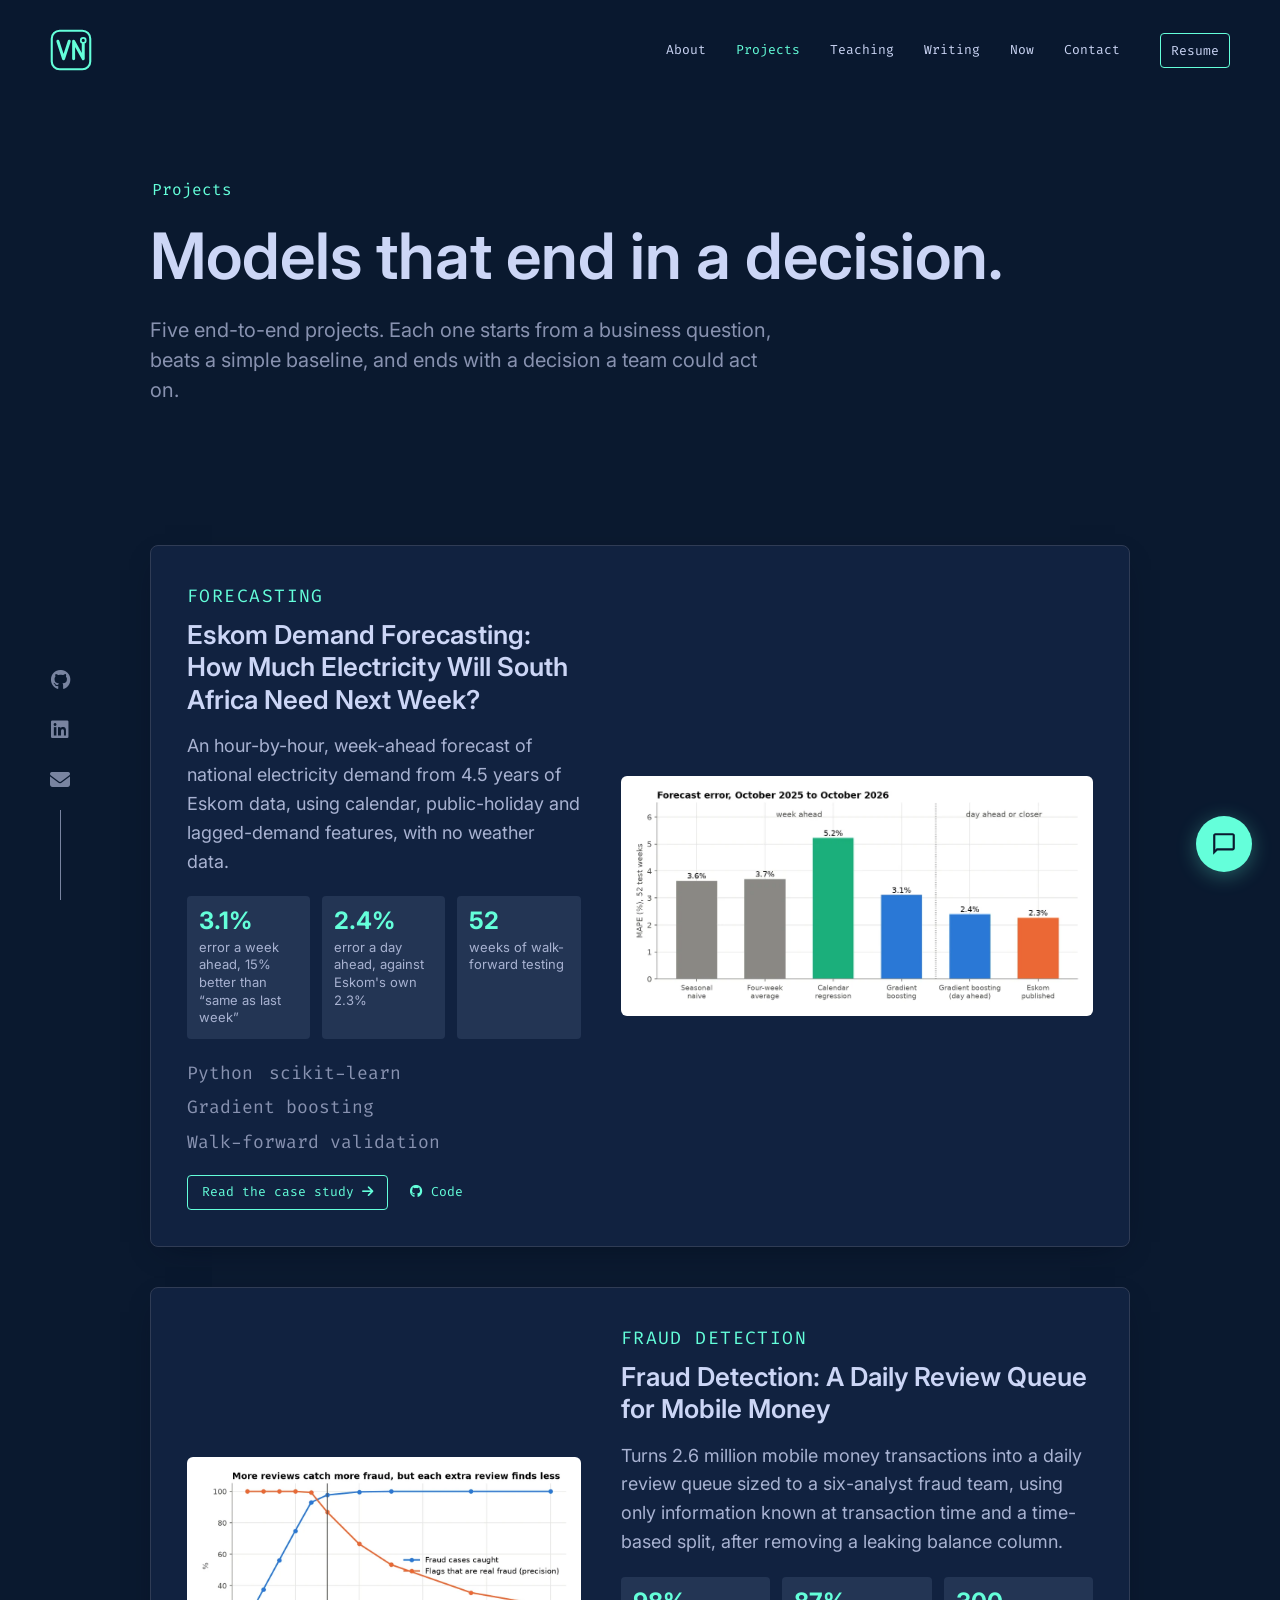
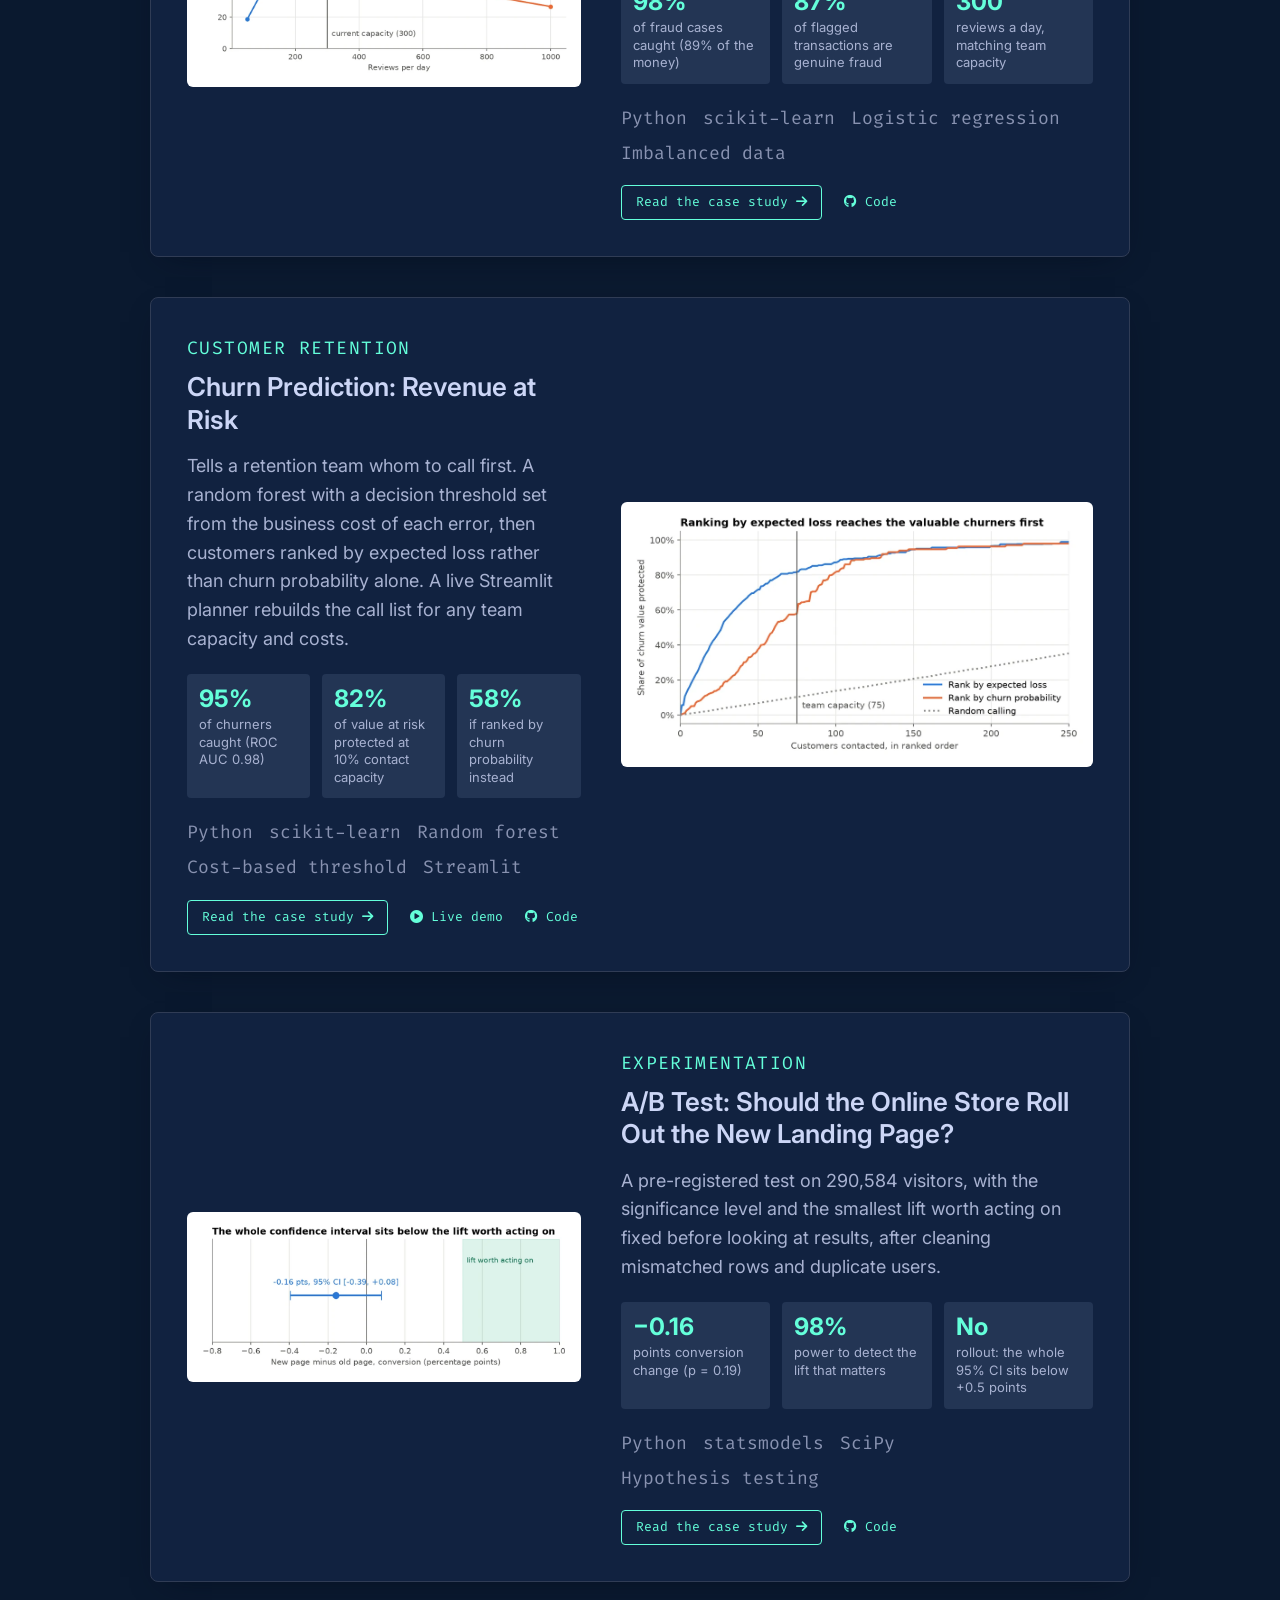
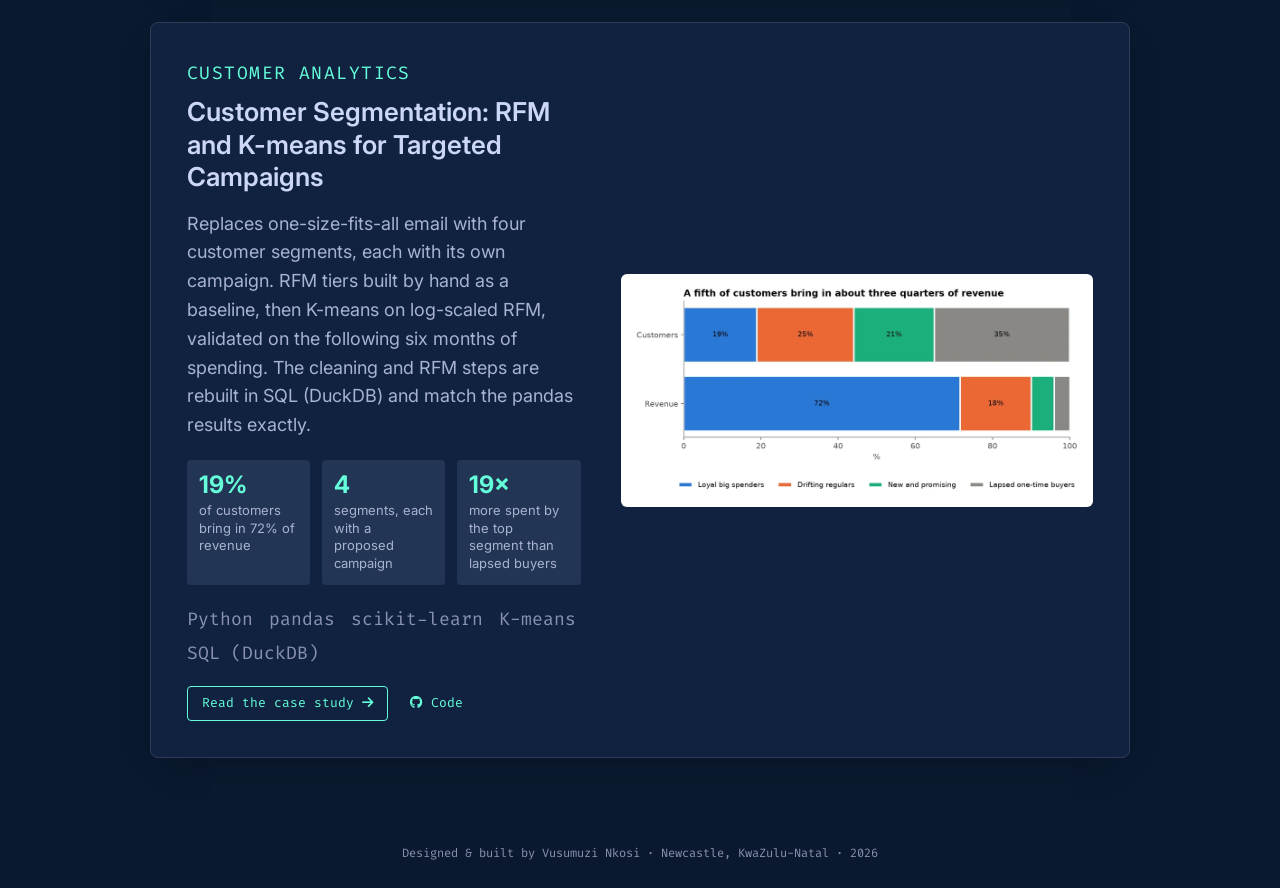
==== projects/index.html @ 7a26a48d "Use the college's correct name: Majuba TVET College Replace "Amajuba TVET College" and "Majuba Techn" ====
<!DOCTYPE html>
<html lang="en">
<head>
    <meta charset="UTF-8">
    <meta name="viewport" content="width=device-width, initial-scale=1.0">
    <title>Projects | Vusumuzi Nkosi</title>
    <meta name="description" content="Five end-to-end data science case studies: Eskom demand forecasting, mobile money fraud detection, churn prediction, an A/B test and customer segmentation.">
    <meta property="og:type" content="website">
    <meta property="og:title" content="Projects | Vusumuzi Nkosi">
    <meta property="og:description" content="Five end-to-end data science case studies: Eskom demand forecasting, mobile money fraud detection, churn prediction, an A/B test and customer segmentation.">
    <meta property="og:url" content="https://vusumuzinkosi.github.io/projects/">
    <meta property="og:image" content="https://vusumuzinkosi.github.io/assets/images/social-preview.jpg">
    <meta property="og:image:width" content="1200">
    <meta property="og:image:height" content="630">
    <meta property="og:site_name" content="Vusumuzi Nkosi">
    <meta name="twitter:card" content="summary_large_image">
    <meta name="twitter:image" content="https://vusumuzinkosi.github.io/assets/images/social-preview.jpg">
    <link rel="canonical" href="https://vusumuzinkosi.github.io/projects/">
    <meta name="theme-color" content="#0a192f">
    <link rel="icon" type="image/svg+xml" href="../favicon.svg">
    <link rel="icon" type="image/png" sizes="32x32" href="../favicon-32x32.png">
    <link rel="apple-touch-icon" sizes="180x180" href="../apple-touch-icon.png">
    <link rel="preconnect" href="https://fonts.googleapis.com">
    <link rel="preconnect" href="https://fonts.gstatic.com" crossorigin>
    <link href="https://fonts.googleapis.com/css2?family=Fira+Code:wght@300;400;500;600&family=Inter:wght@300;400;500;600;700&display=swap" rel="stylesheet">
    <link rel="stylesheet" href="https://cdnjs.cloudflare.com/ajax/libs/font-awesome/6.4.2/css/all.min.css">
    <link rel="stylesheet" href="../assets/css/style.css?v=20261024f">
    <link rel="stylesheet" href="../assets/css/site.css?v=20261024h">
    <link rel="stylesheet" href="../chatbot/chatbot.css?v=20261024f">
</head>
<body>
    <a class="skip-link" href="#main">Skip to content</a>

    <div class="social-links-fixed">
        <ul>
            <li><a href="https://github.com/vusumuzinkosi" target="_blank" rel="noopener" aria-label="GitHub"><i class="fab fa-github"></i></a></li>
            <li><a href="https://www.linkedin.com/in/vusumuzinkosi/" target="_blank" rel="noopener" aria-label="LinkedIn"><i class="fab fa-linkedin"></i></a></li>
            <li><a href="mailto:vusizwe@rocketmail.com" aria-label="Email"><i class="fas fa-envelope"></i></a></li>
        </ul>
    </div>

    <header class="header">
        <nav class="nav" aria-label="Main">
            <div class="nav-logo">
                <a href="../" aria-label="Vusumuzi Nkosi, home"><svg class="logo-mark" viewBox="0 0 48 48" width="42" height="42" aria-hidden="true" focusable="false"><rect x="2" y="2" width="44" height="44" rx="9" fill="none" stroke="#64ffda" stroke-width="2.4"/><polyline points="9,14 15.5,34 22,14" fill="none" stroke="#64ffda" stroke-width="3.4" stroke-linecap="round" stroke-linejoin="round"/><polyline points="27,34 27,14 38,34 38,17" fill="none" stroke="#64ffda" stroke-width="3.4" stroke-linecap="round" stroke-linejoin="round"/><circle cx="38" cy="13" r="2.8" fill="#0a192f" stroke="#64ffda" stroke-width="2"/></svg></a>
            </div>
            <button class="nav-toggle" type="button" aria-controls="nav-menu" aria-expanded="false" aria-label="Open menu"><span></span></button>
            <div class="nav-menu" id="nav-menu">
                <ol>
                    <li><a href="../about.html">About</a></li>
                    <li><a href="../projects/" aria-current="page">Projects</a></li>
                    <li><a href="../teaching.html">Teaching</a></li>
                    <li><a href="../writing/">Writing</a></li>
                    <li><a href="../now.html">Now</a></li>
                    <li><a href="../contact.html">Contact</a></li>
                </ol>
                <a href="../assets/Vusumuzi_Nkosi_Resume.pdf?v=20261024h" target="_blank" rel="noopener" class="nav-cv-button">Resume</a>
            </div>
        </nav>
    </header>
    <div class="nav-scrim"></div>

    <main id="main">
        <section class="page-hero">
            <p class="overline">Projects</p>
            <h1>Models that end in a decision.</h1>
            <p class="lede">Five end-to-end projects. Each one starts from a business question, beats a simple baseline, and ends with a decision a team could act on.</p>
        </section>

        <section class="page-section work">
            <article class="featured-project">
                    <div class="featured-project-text">
                        <p class="featured-project-overline">Forecasting</p>
                        <h3 class="featured-project-title"><a href="eskom-demand-forecasting.html">Eskom Demand Forecasting: How Much Electricity Will South Africa Need Next Week?</a></h3>
                        <p class="featured-project-description">An hour-by-hour, week-ahead forecast of national electricity demand from 4.5 years of Eskom data, using calendar, public-holiday and lagged-demand features, with no weather data.</p>
                        <ul class="featured-project-metrics">
                            <li><strong>3.1%</strong><span>error a week ahead, 15% better than &ldquo;same as last week&rdquo;</span></li>
                            <li><strong>2.4%</strong><span>error a day ahead, against Eskom's own 2.3%</span></li>
                            <li><strong>52</strong><span>weeks of walk-forward testing</span></li>
                        </ul>
                        <ul class="featured-project-tech">
                            <li>Python</li>
                            <li>scikit-learn</li>
                            <li>Gradient boosting</li>
                            <li>Walk-forward validation</li>
                        </ul>
                        <div class="featured-project-links">
                            <a class="featured-project-link featured-project-link-primary" href="eskom-demand-forecasting.html">Read the case study <i class="fas fa-arrow-right" aria-hidden="true"></i></a>
                            <a class="featured-project-link" href="https://github.com/vusumuzinkosi/eskom-demand-forecasting" target="_blank" rel="noopener"><i class="fab fa-github" aria-hidden="true"></i> Code</a>
                        </div>
                    </div>
                    <a class="featured-project-chart" href="eskom-demand-forecasting.html" aria-label="Read the case study">
                        <img src="../assets/images/projects/eskom-model-comparison.webp" alt="Bar chart of forecast error: seasonal naive 3.6%, four-week average 3.7%, calendar regression 5.2%, gradient boosting 3.1% week ahead; gradient boosting 2.4% and Eskom published 2.3% day ahead" loading="lazy" width="1000" height="485">
                    </a>
                </article>
                <article class="featured-project">
                    <div class="featured-project-text">
                        <p class="featured-project-overline">Fraud detection</p>
                        <h3 class="featured-project-title"><a href="fraud-detection-mobile-money.html">Fraud Detection: A Daily Review Queue for Mobile Money</a></h3>
                        <p class="featured-project-description">Turns 2.6 million mobile money transactions into a daily review queue sized to a six-analyst fraud team, using only information known at transaction time and a time-based split, after removing a leaking balance column.</p>
                        <ul class="featured-project-metrics">
                            <li><strong>98%</strong><span>of fraud cases caught (89% of the money)</span></li>
                            <li><strong>87%</strong><span>of flagged transactions are genuine fraud</span></li>
                            <li><strong>300</strong><span>reviews a day, matching team capacity</span></li>
                        </ul>
                        <ul class="featured-project-tech">
                            <li>Python</li>
                            <li>scikit-learn</li>
                            <li>Logistic regression</li>
                            <li>Imbalanced data</li>
                        </ul>
                        <div class="featured-project-links">
                            <a class="featured-project-link featured-project-link-primary" href="fraud-detection-mobile-money.html">Read the case study <i class="fas fa-arrow-right" aria-hidden="true"></i></a>
                            <a class="featured-project-link" href="https://github.com/vusumuzinkosi/fraud-detection-mobile-money" target="_blank" rel="noopener"><i class="fab fa-github" aria-hidden="true"></i> Code</a>
                        </div>
                    </div>
                    <a class="featured-project-chart" href="fraud-detection-mobile-money.html" aria-label="Read the case study">
                        <img src="../assets/images/projects/fraud-capacity-tradeoff.webp" alt="Line chart of fraud cases caught and precision against reviews per day; at the current capacity of 300 reviews, about 98% of fraud is caught with 87% precision" loading="lazy" width="1000" height="564">
                    </a>
                </article>
                <article class="featured-project">
                    <div class="featured-project-text">
                        <p class="featured-project-overline">Customer retention</p>
                        <h3 class="featured-project-title"><a href="churn-prediction-revenue-at-risk.html">Churn Prediction: Revenue at Risk</a></h3>
                        <p class="featured-project-description">Tells a retention team whom to call first. A random forest with a decision threshold set from the business cost of each error, then customers ranked by expected loss rather than churn probability alone. A live Streamlit planner rebuilds the call list for any team capacity and costs.</p>
                        <ul class="featured-project-metrics">
                            <li><strong>95%</strong><span>of churners caught (ROC AUC 0.98)</span></li>
                            <li><strong>82%</strong><span>of value at risk protected at 10% contact capacity</span></li>
                            <li><strong>58%</strong><span>if ranked by churn probability instead</span></li>
                        </ul>
                        <ul class="featured-project-tech">
                            <li>Python</li>
                            <li>scikit-learn</li>
                            <li>Random forest</li>
                            <li>Cost-based threshold</li>
                            <li>Streamlit</li>
                        </ul>
                        <div class="featured-project-links">
                            <a class="featured-project-link featured-project-link-primary" href="churn-prediction-revenue-at-risk.html">Read the case study <i class="fas fa-arrow-right" aria-hidden="true"></i></a>
                            <a class="featured-project-link" href="https://vusumuzinkosi-churn-planner.streamlit.app/" target="_blank" rel="noopener"><i class="fas fa-play-circle" aria-hidden="true"></i> Live demo</a>
                            <a class="featured-project-link" href="https://github.com/vusumuzinkosi/churn-prediction-revenue-at-risk" target="_blank" rel="noopener"><i class="fab fa-github" aria-hidden="true"></i> Code</a>
                        </div>
                    </div>
                    <a class="featured-project-chart" href="churn-prediction-revenue-at-risk.html" aria-label="Read the case study">
                        <img src="../assets/images/projects/churn-value-captured.webp" alt="Line chart of churn value protected against customers contacted; ranking by expected loss reaches about 82% at the team capacity of 75, against about 58% for churn probability and 10% for random calling" loading="lazy" width="1000" height="543">
                    </a>
                </article>

                <article class="featured-project">
                    <div class="featured-project-text">
                        <p class="featured-project-overline">Experimentation</p>
                        <h3 class="featured-project-title"><a href="ab-test-landing-page.html">A/B Test: Should the Online Store Roll Out the New Landing Page?</a></h3>
                        <p class="featured-project-description">A pre-registered test on 290,584 visitors, with the significance level and the smallest lift worth acting on fixed before looking at results, after cleaning mismatched rows and duplicate users.</p>
                        <ul class="featured-project-metrics">
                            <li><strong>&minus;0.16</strong><span>points conversion change (p = 0.19)</span></li>
                            <li><strong>98%</strong><span>power to detect the lift that matters</span></li>
                            <li><strong>No</strong><span>rollout: the whole 95% CI sits below +0.5 points</span></li>
                        </ul>
                        <ul class="featured-project-tech">
                            <li>Python</li>
                            <li>statsmodels</li>
                            <li>SciPy</li>
                            <li>Hypothesis testing</li>
                        </ul>
                        <div class="featured-project-links">
                            <a class="featured-project-link featured-project-link-primary" href="ab-test-landing-page.html">Read the case study <i class="fas fa-arrow-right" aria-hidden="true"></i></a>
                            <a class="featured-project-link" href="https://github.com/vusumuzinkosi/ab-test-landing-page" target="_blank" rel="noopener"><i class="fab fa-github" aria-hidden="true"></i> Code</a>
                        </div>
                    </div>
                    <a class="featured-project-chart" href="ab-test-landing-page.html" aria-label="Read the case study">
                        <img src="../assets/images/projects/ab-decision-interval.webp" alt="Confidence interval chart: the new page changed conversion by -0.16 points, 95% CI -0.39 to +0.08, entirely below the +0.5-point lift worth acting on" loading="lazy" width="1000" height="402">
                    </a>
                </article>
                <article class="featured-project">
                    <div class="featured-project-text">
                        <p class="featured-project-overline">Customer analytics</p>
                        <h3 class="featured-project-title"><a href="customer-segmentation-rfm.html">Customer Segmentation: RFM and K-means for Targeted Campaigns</a></h3>
                        <p class="featured-project-description">Replaces one-size-fits-all email with four customer segments, each with its own campaign. RFM tiers built by hand as a baseline, then K-means on log-scaled RFM, validated on the following six months of spending. The cleaning and RFM steps are rebuilt in SQL (DuckDB) and match the pandas results exactly.</p>
                        <ul class="featured-project-metrics">
                            <li><strong>19%</strong><span>of customers bring in 72% of revenue</span></li>
                            <li><strong>4</strong><span>segments, each with a proposed campaign</span></li>
                            <li><strong>19&times;</strong><span>more spent by the top segment than lapsed buyers</span></li>
                        </ul>
                        <ul class="featured-project-tech">
                            <li>Python</li>
                            <li>pandas</li>
                            <li>scikit-learn</li>
                            <li>K-means</li>
                            <li>SQL (DuckDB)</li>
                        </ul>
                        <div class="featured-project-links">
                            <a class="featured-project-link featured-project-link-primary" href="customer-segmentation-rfm.html">Read the case study <i class="fas fa-arrow-right" aria-hidden="true"></i></a>
                            <a class="featured-project-link" href="https://github.com/vusumuzinkosi/customer-segmentation-rfm" target="_blank" rel="noopener"><i class="fab fa-github" aria-hidden="true"></i> Code</a>
                        </div>
                    </div>
                    <a class="featured-project-chart" href="customer-segmentation-rfm.html" aria-label="Read the case study">
                        <img src="../assets/images/projects/segmentation-segment-share.webp" alt="Stacked bar chart: loyal big spenders are 19% of customers and 72% of revenue; drifting regulars 25% and 18%; new and promising 21%; lapsed one-time buyers 35%" loading="lazy" width="1000" height="471">
                    </a>
                </article>

        </section>
    </main>

    <footer class="footer">
        <div class="footer-social">
            <ul>
                <li><a href="https://github.com/vusumuzinkosi" target="_blank" rel="noopener" aria-label="GitHub"><i class="fab fa-github"></i></a></li>
                <li><a href="https://www.linkedin.com/in/vusumuzinkosi/" target="_blank" rel="noopener" aria-label="LinkedIn"><i class="fab fa-linkedin"></i></a></li>
                <li><a href="mailto:vusizwe@rocketmail.com" aria-label="Email"><i class="fas fa-envelope"></i></a></li>
            </ul>
        </div>
        <div class="footer-content">
            <p>Designed &amp; built by <a href="https://github.com/vusumuzinkosi" target="_blank" rel="noopener">Vusumuzi Nkosi</a> &middot; Newcastle, KwaZulu-Natal &middot; <span data-year>2026</span></p>
        </div>
    </footer>

    <script src="../assets/js/main.js?v=20261024f"></script>
    <script src="../assets/js/site.js?v=20261024f"></script>
    <script src="../chatbot/chatbot.js?v=20261024f" defer></script>
    <!-- Visitor statistics: GoatCounter (no cookies) -->
    <script data-goatcounter="https://vusumuzinkosi.goatcounter.com/count" async src="https://gc.zgo.at/count.js"></script>
</body>
</html>
---- assets/css/style.css ----
/* Brittany Chiang-inspired Portfolio CSS */

/* CSS Variables */
:root {
  --dark-navy: #0a192f;
  --navy: #112240;
  --light-navy: #233554;
  --lightest-navy: #303c55;
  --navy-shadow: rgba(2, 12, 27, 0.7);
  --dark-slate: #495670;
  --slate: #8892b0;
  --light-slate: #a8b2d1;  
  --lightest-slate: #ccd6f6;
  --white: #e6f1ff;
  --green: #64ffda;
  --green-tint: rgba(100, 255, 218, 0.1);
  --pink: #f57dff;
  --blue: #57cbff;

  --font-sans: "Inter", "SF Pro Text", -apple-system, system-ui, sans-serif;
  --font-mono: "Fira Code", "SF Mono", "Fira Mono", "Roboto Mono", monospace;

  --fz-xxs: 12px;
  --fz-xs: 13px;
  --fz-sm: 14px;
  --fz-md: 16px;
  --fz-lg: 18px;
  --fz-xl: 20px;
  --fz-xxl: 22px;
  --fz-heading: 32px;

  --border-radius: 4px;
  --nav-height: 100px;
  --nav-scroll-height: 70px;

  --tab-height: 42px;
  --tab-width: 120px;

  --easing: cubic-bezier(0.645, 0.045, 0.355, 1);
  --transition: all 0.25s cubic-bezier(0.645, 0.045, 0.355, 1);

  --hamburger-width: 30px;

  --ham-before: top 0.1s ease-in 0.25s, opacity 0.1s ease-in;
  --ham-before-active: top 0.1s ease-out, opacity 0.1s ease-out 0.12s;
  --ham-after: bottom 0.1s ease-in 0.25s, transform 0.22s cubic-bezier(0.55, 0.055, 0.675, 0.19);
  --ham-after-active: bottom 0.1s ease-out, transform 0.22s cubic-bezier(0.215, 0.61, 0.355, 1) 0.12s;
}

/* Global styles */
html {
  box-sizing: border-box;
  width: 100%;
  scroll-behavior: smooth;
}

*,
*:before,
*:after {
  box-sizing: inherit;
}

::selection {
  background-color: var(--lightest-navy);
  color: var(--lightest-slate);
}

:focus {
  outline: 2px dashed var(--green);
  outline-offset: 3px;
}

:focus:not(:focus-visible) {
  outline: none;
  outline-offset: 0px;
}

:focus-visible {
  outline: 2px dashed var(--green);
  outline-offset: 3px;
}

html {
  scrollbar-width: thin;
  scrollbar-color: var(--dark-slate) var(--navy);
}

::-webkit-scrollbar {
  width: 12px;
}

::-webkit-scrollbar-track {
  background: var(--navy);
}

::-webkit-scrollbar-thumb {
  background-color: var(--dark-slate);
  border: 3px solid var(--navy);
  border-radius: 10px;
}

body {
  margin: 0;
  width: 100%;
  min-height: 100%;
  overflow-x: hidden;
  -moz-osx-font-smoothing: grayscale;
  -webkit-font-smoothing: antialiased;
  background-color: var(--dark-navy);
  color: var(--slate);
  font-family: var(--font-sans);
  font-size: var(--fz-xl);
  line-height: 1.3;
}

@media (max-width: 480px) {
  body {
    font-size: var(--fz-lg);
  }
}

body.loading * {
  cursor: wait !important;
}

#root {
  min-height: 100vh;
  padding-left: 200px;
}

@media (max-width: 1080px) {
  #root {
    padding-left: 0;
  }
}

main {
  margin: 0 auto;
  width: 100%;
  max-width: 1600px;
  min-height: 100vh;
  padding: 0 150px;
}

@media (max-width: 1080px) {
  main {
    padding: 0 100px;
  }
}
@media (max-width: 768px) {
  main {
    padding: 0 50px;
  }
}
@media (max-width: 480px) {
  main {
    padding: 0 25px;
  }
}

main.fillHeight {
  padding: 0 150px;
}

@media (max-width: 1080px) {
  main.fillHeight {
    padding: 0 100px;
  }
}
@media (max-width: 768px) {
  main.fillHeight {
    padding: 0 50px;
  }
}
@media (max-width: 480px) {
  main.fillHeight {
    padding: 0 25px;
  }
}

section {
  margin: 0 auto;
  padding: 100px 0;
  max-width: 1000px;
}

@media (max-width: 768px) {
  section {
    padding: 80px 0;
  }
}

@media (max-width: 480px) {
  section {
    padding: 60px 0;
  }
}

h1,
h2,
h3,
h4,
h5,
h6 {
  margin: 0 0 10px 0;
  font-weight: 600;
  color: var(--lightest-slate);
  line-height: 1.1;
}

.container {
  width: 100%;
  max-width: 1000px;
}

/* Navigation Header */
.nav-header {
  display: flex;
  justify-content: space-between;
  align-items: center;
  position: fixed;
  top: 0;
  z-index: 11;
  padding: 0px 50px;
  width: 100%;
  height: var(--nav-height);
  background-color: rgba(10, 25, 47, 0.85);
  backdrop-filter: blur(10px);
  transition: var(--transition);
  filter: none !important;
  pointer-events: auto !important;
  user-select: auto !important;
}

@media (max-width: 1080px) {
  .nav-header {
    padding: 0 40px;
  }
}

@media (max-width: 768px) {
  .nav-header {
    padding: 0 25px;
  }
}

.nav-container {
  display: flex;
  justify-content: space-between;
  align-items: center;
  width: 100%;
  color: var(--lightest-slate);
  font-family: var(--font-mono);
  counter-reset: item 0;
  z-index: 12;
}

.nav-logo {
  display: flex;
  justify-content: center;
  align-items: center;
}

.nav-logo a {
  color: var(--green);
  text-decoration: none;
  display: block;
  width: 42px;
  height: 42px;
  line-height: 42px;
  text-align: center;
  border: 2px solid var(--green);
  border-radius: 4px;
  font-size: 18px;
  font-weight: 600;
  transition: var(--transition);
}

.nav-logo a:hover,
.nav-logo a:focus {
  background-color: var(--green-tint);
  transform: translate(-4px, -4px);
  box-shadow: 4px 4px 0 0 var(--green);
}

.nav-menu {
  display: flex;
  align-items: center;
}

.nav-menu ol {
  display: flex;
  justify-content: space-between;
  align-items: center;
  padding: 0;
  margin: 0;
  list-style: none;
}

.nav-menu li {
  margin: 0 5px;
  position: relative;
  counter-increment: item 1;
  font-size: var(--fz-xs);
}

.nav-menu a {
  padding: 10px;
  text-decoration: none;
  color: inherit;
  transition: var(--transition);
}

.nav-menu a:before {
  content: "0" counter(item) ".";
  margin-right: 5px;
  color: var(--green);
  font-size: var(--fz-xxs);
  text-align: right;
}

.nav-menu a:hover,
.nav-menu a:focus {
  color: var(--green);
}

.nav-resume .cta-button {
  margin-top: 0;
  margin-left: 15px;
  font-size: var(--fz-xs);
}

@media (max-width: 768px) {
  .nav-header {
    height: var(--nav-scroll-height);
  }
  
  .nav-menu {
    display: none;
  }
  
  .nav-resume {
    display: none;
  }
}

/* Side Elements */
.fixed-social {
  width: 40px;
  position: fixed;
  bottom: 0;
  left: 40px;
  right: auto;
  z-index: 10;
  color: var(--light-slate);
}

@media (max-width: 1080px) {
  .fixed-social {
    left: 20px;
    right: auto;
  }
}

@media (max-width: 768px) {
  .fixed-social {
    display: none;
  }
}

.fixed-social:after {
  content: '';
  display: block;
  width: 1px;
  height: 90px;
  margin: 0 auto;
  background-color: var(--light-slate);
}

.fixed-social ul {
  display: flex;
  flex-direction: column;
  align-items: center;
  margin: 0;
  padding: 0;
  list-style: none;
}

.fixed-social ul:after {
  content: '';
  display: block;
  width: 1px;
  height: 90px;
  background-color: var(--light-slate);
}

.fixed-social li {
  position: relative;
}

.fixed-social a {
  padding: 10px;
  text-decoration: none;
  color: inherit;
  transition: var(--transition);
  writing-mode: vertical-rl;
  font-family: var(--font-mono);
  font-size: var(--fz-xxs);
  line-height: var(--fz-lg);
  letter-spacing: 0.1em;
}

.fixed-social a:hover,
.fixed-social a:focus {
  transform: translateY(-3px);
  color: var(--green);
}

.fixed-social svg {
  width: 20px;
  height: 20px;
  transform: translateY(-4px);
}

/* Main Content */
main {
  margin: 0 auto;
  width: 100%;
  max-width: 1600px;
  min-height: 100vh;
  padding: 0 150px;
}

@media (max-width: 1080px) {
  main {
    padding: 0 100px;
  }
}

@media (max-width: 768px) {
  main {
    padding: 0 50px;
  }
}

@media (max-width: 480px) {
  main {
    padding: 0 25px;
  }
}

/* Mixed Mixins */
.button {
  color: var(--green);
  background-color: transparent;
  border: 1px solid var(--green);
  border-radius: var(--border-radius);
  padding: 1.25rem 1.75rem;
  font-size: var(--fz-xs);
  font-family: var(--font-mono);
  line-height: 1;
  text-decoration: none;
  cursor: pointer;
  transition: var(--transition);
  user-select: none;
}

.button:hover,
.button:focus {
  background-color: var(--green-tint);
  outline: none;
}
.button:after {
  display: none !important;
}

/* Email link (fixed position) */
.email-link {
  position: fixed;
  bottom: 0;
  right: 40px;
  z-index: 10;
  writing-mode: vertical-rl;
  text-orientation: upright;
  opacity: 0.7;
  transition: var(--transition), opacity 0.3s ease;
}

.email-link.scrolled {
  opacity: 1;
  transform: translateX(-5px);
}

@media (max-width: 1080px) {
  .email-link {
    display: none;
  }
}

.email-link a {
  margin: 20px auto;
  padding: 10px;
  font-family: var(--font-mono);
  font-size: var(--fz-xxs);
  line-height: var(--fz-lg);
  letter-spacing: 0.1em;
  color: var(--light-slate);
  text-decoration: none;
  transition: var(--transition);
  display: flex;
  flex-direction: column;
  align-items: center;
}

.email-link a::after {
  content: '';
  display: block;
  width: 1px;
  height: 90px;
  margin: 0 auto;
  background-color: var(--light-slate);
}

.email-link a:hover,
.email-link a:focus {
  transform: translateY(-3px);
  color: var(--green);
}

/* Social links (fixed position) */
.social-links-fixed {
  position: fixed;
  bottom: 0;
  left: 40px;
  z-index: 10;
  width: auto;
  opacity: 0.7;
  transition: var(--transition), opacity 0.3s ease, transform 0.3s ease;
}

.social-links-fixed.scrolled {
  opacity: 1;
  transform: translateX(5px);
}

@media (max-width: 1080px) {
  .social-links-fixed {
    display: none;
  }
}

.social-links-fixed ul {
  display: flex;
  flex-direction: column;
  align-items: center;
  margin: 0;
  padding: 0;
  list-style: none;
}

.social-links-fixed ul:after {
  content: '';
  display: block;
  width: 1px;
  height: 90px;
  margin: 0 auto;
  background-color: var(--light-slate);
}

.social-links-fixed ul li {
  margin: 0 0 10px 0;
  padding: 0;
}

.social-links-fixed ul li a {
  padding: 10px;
  display: flex;
  justify-content: center;
  align-items: center;
  text-decoration: none;
  color: var(--light-slate);
  transition: var(--transition);
}

.social-links-fixed ul li a:hover,
.social-links-fixed ul li a:focus {
  transform: translateY(-3px);
  color: var(--green);
}

.social-links-fixed ul li a svg {
  width: 20px;
  height: 20px;
  fill: currentColor;
}

.social-links-fixed ul li a i {
  font-size: 20px;
}

/* Header */
.header {
  display: flex;
  justify-content: space-between;
  align-items: center;
  position: fixed;
  top: 0;
  z-index: 11;
  padding: 0px 50px;
  width: 100%;
  height: var(--nav-height);
  background-color: rgba(10, 25, 47, 0.85);
  backdrop-filter: blur(10px);
  transition: all 0.25s cubic-bezier(0.645, 0.045, 0.355, 1);
  transform: translateY(0px);
  filter: none !important;
  pointer-events: auto !important;
  user-select: auto !important;
}

.header.header-hidden {
  transform: translateY(-100%);
}

@media (max-width: 1080px) {
  .header {
    padding: 0 40px;
  }
}
@media (max-width: 768px) {
  .header {
    padding: 0 25px;
  }
}

.header .nav {
  display: flex;
  justify-content: space-between;
  align-items: center;
  width: 100%;
  color: var(--lightest-slate);
  font-family: var(--font-mono);
  counter-reset: item 0;
  z-index: 12;
}

.header .nav-logo {
  display: flex;
  justify-content: center;
  align-items: center;
}

.header .nav-logo a {
  color: var(--green);
  width: 42px;
  height: 42px;
  border: 2px solid var(--green);
  border-radius: 4px;
  display: flex;
  justify-content: center;
  align-items: center;
  text-decoration: none;
  font-size: var(--fz-lg);
  font-weight: 600;
  transition: var(--transition);
}

.header .nav-logo a:hover,
.header .nav-logo a:focus {
  background-color: var(--green-tint);
  transform: translate(-4px, -4px);
  box-shadow: 4px 4px 0 0 var(--green);
}

.header .nav-menu ol {
  display: flex;
  justify-content: space-between;
  align-items: center;
  padding: 0;
  margin: 0;
  list-style: none;
}

.header .nav-menu ol li {
  margin: 0 5px;
  position: relative;
  counter-increment: item 1;
  font-size: var(--fz-xs);
}

.header .nav-menu ol li a {
  padding: 10px;
  text-decoration: none;
  color: var(--lightest-slate);
  transition: var(--transition);
}

.header .nav-menu ol li a:hover,
.header .nav-menu ol li a:focus {
  color: var(--green);
  outline: 0;
}

.header .nav-menu ol li a span {
  color: var(--green);
  font-size: var(--fz-xxs);
  margin-right: 5px;
}

.header .nav-menu {
  display: flex;
  align-items: center;
  gap: 25px;
}

.nav-cv-button {
  color: var(--green);
  background-color: transparent;
  border: 1px solid var(--green);
  border-radius: var(--border-radius);
  padding: 0.75rem 1rem;
  font-size: var(--fz-xs);
  font-family: var(--font-mono);
  line-height: 1;
  text-decoration: none;
  cursor: pointer;
  transition: var(--transition);
  user-select: none;
}

.nav-cv-button:hover,
.nav-cv-button:focus {
  background-color: var(--green-tint);
  outline: none;
  transform: translateY(-1px);
}

/* Hero section */
.hero {
  display: flex;
  justify-content: center;
  align-items: flex-start;
  flex-direction: column;
  min-height: 100vh;
  padding: 0;
  padding-top: var(--nav-height);
}

@media (max-width: 768px) {
  .hero {
    padding-top: var(--nav-scroll-height);
  }
}

@media (max-width: 480px) and (max-height: 700px) {
  .hero {
    padding-bottom: 10vh;
  }
}

.hero h1 {
  margin: 0 0 30px 4px;
  color: var(--green);
  font-family: var(--font-mono);
  font-size: clamp(var(--fz-sm), 5vw, var(--fz-md));
  font-weight: 400;
}

@media (max-width: 480px) {
  .hero h1 {
    margin: 0 0 20px 2px;
  }
}

.hero h3 {
  margin-top: 10px;
  color: var(--slate);
  line-height: 0.9;
}

.hero p {
  margin: 20px 0 0;
  max-width: 540px;
}

.hero .hero-intro {
  margin: 0 0 30px 4px;
  color: var(--green);
  font-family: var(--font-mono);
  font-size: clamp(var(--fz-sm), 5vw, var(--fz-md));
  font-weight: 400;
}

.hero .hero-title {
  font-size: clamp(40px, 8vw, 80px);
}

.hero .hero-subtitle {
  font-size: clamp(24px, 5vw, 40px);
  margin-top: 10px;
  color: var(--slate);
  line-height: 1.2;
}

.hero .hero-description {
  margin: 30px 0 0;
  max-width: 540px;
}

.hero .cta-button {
  margin-top: 60px;
}

/* Section headings */
.section-heading {
  display: flex;
  align-items: center;
  position: relative;
  margin: 10px 0 40px;
  width: 100%;
  font-size: clamp(26px, 5vw, var(--fz-heading));
  white-space: nowrap;
}

.section-heading .section-number {
  position: relative;
  bottom: 4px;
  margin-right: 10px;
  color: var(--green);
  font-family: var(--font-mono);
  font-size: clamp(var(--fz-md), 3vw, var(--fz-xl));
  font-weight: 400;
}

@media (max-width: 480px) {
  .section-heading .section-number {
    margin-bottom: -3px;
    margin-right: 5px;
  }
}

.section-heading:after {
  content: '';
  display: block;
  position: relative;
  top: -5px;
  width: 300px;
  height: 1px;
  margin-left: 20px;
  background-color: var(--lightest-navy);
}

@media (max-width: 1080px) {
  .section-heading:after {
    width: 200px;
  }
}
@media (max-width: 768px) {
  .section-heading:after {
    width: 100px;
  }
}
@media (max-width: 600px) {
  .section-heading:after {
    width: 100%;
    margin-left: 10px;
  }
}

/* About section */
.about .about-content {
  display: grid;
  grid-template-columns: 3fr 2fr;
  gap: 50px;
}

@media (max-width: 768px) {
  .about .about-content {
    display: block;
  }
}

.about .about-content .about-text p {
  margin: 0 0 15px 0;
}

.about .about-content .about-text p:last-child,
.about .about-content .about-text p:last-of-type {
  margin: 0;
}

.about .about-content .about-text .skills-list {
  display: grid;
  grid-template-columns: repeat(2, minmax(140px, 200px));
  gap: 0px 10px;
  padding: 0;
  margin: 20px 0 0 0;
  overflow: hidden;
  list-style: none;
}

.about .about-content .about-text .skills-list li {
  position: relative;
  margin-bottom: 10px;
  padding-left: 20px;
  font-family: var(--font-mono);
  font-size: var(--fz-xs);
}

.about .about-content .about-text .skills-list li:before {
  content: '▹';
  position: absolute;
  left: 0;
  color: var(--green);
  font-size: var(--fz-sm);
  line-height: 12px;
}

.about .about-content .about-pic {
  position: relative;
  max-width: 300px;
}

@media (max-width: 768px) {
  .about .about-content .about-pic {
    margin: 50px auto 0;
    width: 70%;
  }
}

.about .about-content .about-pic .pic-wrapper {
  display: block;
  position: relative;
  width: 100%;
  border-radius: var(--border-radius);
  background-color: var(--green);
}

.about .about-content .about-pic .pic-wrapper:hover,
.about .about-content .about-pic .pic-wrapper:focus {
  background: transparent;
  outline: 0;
}

.about .about-content .about-pic .pic-wrapper:hover:after,
.about .about-content .about-pic .pic-wrapper:focus:after {
  top: 15px;
  left: 15px;
}

.about .about-content .about-pic .pic-wrapper:hover .img,
.about .about-content .about-pic .pic-wrapper:focus .img {
  filter: none;
  mix-blend-mode: normal;
}

.about .about-content .about-pic .pic-wrapper .img {
  position: relative;
  border-radius: var(--border-radius);
  mix-blend-mode: multiply;
  filter: grayscale(100%) contrast(1);
  transition: var(--transition);
}

.about .about-content .about-pic .pic-wrapper:before,
.about .about-content .about-pic .pic-wrapper:after {
  content: '';
  display: block;
  position: absolute;
  width: 100%;
  height: 100%;
  border-radius: var(--border-radius);
  transition: var(--transition);
}

.about .about-content .about-pic .pic-wrapper:before {
  top: 0;
  left: 0;
  background-color: var(--navy);
  mix-blend-mode: screen;
}

.about .about-content .about-pic .pic-wrapper:after {
  border: 2px solid var(--green);
  top: 20px;
  left: 20px;
  z-index: -1;
}

.about .about-content .about-pic .pic-wrapper img {
  width: 100%;
  max-width: 100%;
  vertical-align: middle;
  border-radius: var(--border-radius);
  position: relative;
  mix-blend-mode: multiply;
  filter: grayscale(100%) contrast(1);
  transition: var(--transition);
}

/* Work/Projects section */
.work .projects-list .project {
  position: relative;
  display: grid;
  gap: 10px;
  grid-template-columns: repeat(12, 1fr);
  align-items: center;
}

@media (max-width: 768px) {
  .work .projects-list .project {
    box-shadow: 0 10px 30px -15px var(--navy-shadow);
    transition: var(--transition);
  }

  .work .projects-list .project:hover,
  .work .projects-list .project:focus {
    box-shadow: 0 20px 30px -15px var(--navy-shadow);
  }
}

.work .projects-list .project:not(:last-of-type) {
  margin-bottom: 100px;
}

@media (max-width: 768px) {
  .work .projects-list .project:not(:last-of-type) {
    margin-bottom: 70px;
  }
}

@media (max-width: 480px) {
  .work .projects-list .project:not(:last-of-type) {
    margin-bottom: 30px;
  }
}

.work .projects-list .project:nth-of-type(odd) .project-content {
  grid-column: 7 / -1;
  text-align: right;
}

@media (max-width: 1080px) {
  .work .projects-list .project:nth-of-type(odd) .project-content {
    grid-column: 5 / -1;
  }
}
@media (max-width: 768px) {
  .work .projects-list .project:nth-of-type(odd) .project-content {
    grid-column: 1 / -1;
    padding: 40px 40px 30px;
    text-align: left;
  }
}
@media (max-width: 480px) {
  .work .projects-list .project:nth-of-type(odd) .project-content {
    padding: 25px 25px 20px;
  }
}

.work .projects-list .project:nth-of-type(odd) .project-tech-list {
  justify-content: flex-end;
}

@media (max-width: 768px) {
  .work .projects-list .project:nth-of-type(odd) .project-tech-list {
    justify-content: flex-start;
  }
}

.work .projects-list .project:nth-of-type(odd) .project-tech-list li {
  margin: 0 0 5px 20px;
}

@media (max-width: 768px) {
  .work .projects-list .project:nth-of-type(odd) .project-tech-list li {
    margin: 0 10px 5px 0;
  }
}

.work .projects-list .project:nth-of-type(odd) .project-links {
  justify-content: flex-end;
  margin-left: 0;
  margin-right: -10px;
}

@media (max-width: 768px) {
  .work .projects-list .project:nth-of-type(odd) .project-links {
    justify-content: flex-start;
    margin-left: -10px;
    margin-right: 0;
  }
}

.work .projects-list .project:nth-of-type(odd) .project-image {
  grid-column: 1 / 8;
}

@media (max-width: 768px) {
  .work .projects-list .project:nth-of-type(odd) .project-image {
    grid-column: 1 / -1;
  }
}

.work .projects-list .project .project-content {
  position: relative;
  grid-column: 1 / 7;
  grid-row: 1 / -1;
  z-index: 2;
}

@media (max-width: 1080px) {
  .work .projects-list .project .project-content {
    grid-column: 1 / 9;
  }
}

@media (max-width: 768px) {
  .work .projects-list .project .project-content {
    display: flex;
    flex-direction: column;
    justify-content: center;
    height: 100%;
    grid-column: 1 / -1;
    padding: 40px 40px 30px;
    z-index: 5;
  }
}

@media (max-width: 480px) {
  .work .projects-list .project .project-content {
    padding: 30px 25px 20px;
  }
}

.work .projects-list .project .project-overline {
  margin: 10px 0;
  color: var(--green);
  font-family: var(--font-mono);
  font-size: var(--fz-xs);
  font-weight: 400;
}

.work .projects-list .project .project-title {
  color: var(--lightest-slate);
  font-size: clamp(24px, 5vw, 28px);
}

@media (min-width: 768px) {
  .work .projects-list .project .project-title {
    margin: 0 0 20px;
  }
}

@media (max-width: 768px) {
  .work .projects-list .project .project-title {
    color: var(--white);
  }

  .work .projects-list .project .project-title a {
    position: static;
  }

  .work .projects-list .project .project-title a:before {
    content: '';
    display: block;
    position: absolute;
    z-index: 0;
    width: 100%;
    height: 100%;
    top: 0;
    left: 0;
  }
}

.work .projects-list .project .project-title a {
  text-decoration: none;
  color: inherit;
}

.work .projects-list .project .project-title a:hover,
.work .projects-list .project .project-title a:focus {
  color: var(--green);
}

.work .projects-list .project .project-description {
  box-shadow: 0 10px 30px -15px var(--navy-shadow);
  transition: var(--transition);
}

@media (max-width: 768px) {
  .work .projects-list .project .project-description {
    padding: 20px 0;
    background-color: transparent;
    box-shadow: none;
  }

  .work .projects-list .project .project-description:hover {
    box-shadow: none;
  }
}

.work .projects-list .project .project-description strong {
  color: var(--white);
  font-weight: normal;
}

.work .projects-list .project .project-description p {
  position: relative;
  z-index: 2;
  padding: 25px;
  border-radius: var(--border-radius);
  background-color: var(--light-navy);
  color: var(--light-slate);
  font-size: var(--fz-lg);
}

@media (max-width: 768px) {
  .work .projects-list .project .project-description p {
    padding: 0;
    background-color: transparent;
    color: var(--lightest-slate);
  }
}

.work .projects-list .project .project-description p a {
  color: var(--white);
}

.work .projects-list .project .project-tech-list {
  display: flex;
  flex-wrap: wrap;
  position: relative;
  z-index: 2;
  margin: 25px 0 10px;
  padding: 0;
  list-style: none;
}

.work .projects-list .project .project-tech-list li {
  margin: 0 20px 5px 0;
  color: var(--light-slate);
  font-family: var(--font-mono);
  font-size: var(--fz-xs);
  white-space: nowrap;
}

@media (max-width: 768px) {
  .work .projects-list .project .project-tech-list li {
    margin: 0 10px 5px 0;
    color: var(--lightest-slate);
  }

  .work .projects-list .project .project-tech-list li:last-of-type {
    margin-right: 0;
  }
}

.work .projects-list .project .project-links {
  display: flex;
  align-items: center;
  position: relative;
  margin-top: 10px;
  margin-left: -10px;
  color: var(--lightest-slate);
}

.work .projects-list .project .project-links a {
  display: flex;
  justify-content: center;
  align-items: center;
  padding: 10px;
  text-decoration: none;
  color: inherit;
  transition: var(--transition);
}

.work .projects-list .project .project-links a:hover,
.work .projects-list .project .project-links a:focus {
  color: var(--green);
}

.work .projects-list .project .project-links a svg {
  width: 20px;
  height: 20px;
  fill: currentColor;
}

.work .projects-list .project .project-links a i {
  font-size: 22px;
}

.work .projects-list .project .project-image {
  box-shadow: 0 10px 30px -15px var(--navy-shadow);
  transition: var(--transition);
  grid-column: 6 / -1;
  grid-row: 1 / -1;
  position: relative;
  z-index: 1;
  overflow: hidden;
  border-radius: var(--border-radius);
}

@media (max-width: 768px) {
  .work .projects-list .project .project-image {
    grid-column: 1 / -1;
    height: 100%;
    opacity: 0.25;
  }
}

.work .projects-list .project .project-image a {
  width: 100%;
  height: 100%;
  background-color: transparent;
  border-radius: var(--border-radius);
  vertical-align: middle;
  display: block;
  position: relative;
  overflow: hidden;
}

.work .projects-list .project .project-image a:hover,
.work .projects-list .project .project-image a:focus {
  background: transparent;
  outline: 0;
}

.work .projects-list .project .project-image a:hover:before,
.work .projects-list .project .project-image a:focus:before,
.work .projects-list .project .project-image a:hover .img,
.work .projects-list .project .project-image a:focus .img {
  background: transparent;
  filter: none;
}

.work .projects-list .project .project-image a:before {
  content: '';
  position: absolute;
  width: 100%;
  height: 100%;
  top: 0;
  left: 0;
  right: 0;
  bottom: 0;
  background-color: transparent;
  mix-blend-mode: normal;
  transition: var(--transition);
}

.work .projects-list .project .project-image .img,
.work .projects-list .project .project-image img {
  border-radius: var(--border-radius);
  mix-blend-mode: normal;
  filter: none;
  width: 100%;
  height: 100%;
  object-fit: cover;
  display: block;
}

@media (max-width: 768px) {
  .work .projects-list .project .project-image .img,
  .work .projects-list .project .project-image img {
    object-fit: cover;
    width: 100%;
    height: 100%;
    filter: brightness(50%);
  }
}

.work .projects-list .project .project-image img {
  width: 100%;
  max-width: 100%;
  vertical-align: middle;
  transition: var(--transition);
}

/* Experience section */
.experience {
  max-width: 900px;
  margin: 0 auto;
  padding: 100px 0;
}

@media (max-width: 768px) {
  .experience {
    padding: 60px 0;
  }
}

.experience-content {
  margin-top: 40px;
}

.experience-item {
  position: relative;
  padding-left: 30px;
  border-left: 2px solid var(--green);
  margin-bottom: 40px;
}

.experience-title {
  color: var(--lightest-slate);
  font-size: var(--fz-xxl);
  font-weight: 600;
  margin-bottom: 4px;
}

.experience-company {
  color: var(--green);
  font-family: var(--font-mono);
  font-size: var(--fz-sm);
  margin-bottom: 4px;
}

.experience-range {
  color: var(--light-slate);
  font-family: var(--font-mono);
  font-size: var(--fz-xs);
  margin-bottom: 20px;
}

.experience-list {
  list-style: none;
  padding: 0;
}

.experience-list li {
  position: relative;
  padding-left: 20px;
  margin-bottom: 10px;
  color: var(--slate);
  font-size: var(--fz-md);
  line-height: 1.5;
}

.experience-list li:before {
  content: '▹';
  position: absolute;
  left: 0;
  color: var(--green);
  font-size: var(--fz-sm);
}

/* Certifications */
.certifications {
  margin-top: 50px;
}

.certifications-title {
  color: var(--lightest-slate);
  font-size: var(--fz-xl);
  font-weight: 600;
  margin-bottom: 20px;
}

.certifications-list {
  list-style: none;
  padding: 0;
}

.certifications-list li {
  display: flex;
  justify-content: space-between;
  align-items: center;
  padding: 15px 20px;
  margin-bottom: 8px;
  background-color: var(--light-navy);
  border-radius: var(--border-radius);
  border-left: 3px solid var(--green);
  transition: var(--transition);
}

.certifications-list li:hover {
  transform: translateX(5px);
}

.cert-name {
  color: var(--lightest-slate);
  font-size: var(--fz-md);
  font-weight: 500;
}

.cert-org {
  color: var(--green);
  font-family: var(--font-mono);
  font-size: var(--fz-xs);
  white-space: nowrap;
  margin-left: 20px;
}

@media (max-width: 480px) {
  .certifications-list li {
    flex-direction: column;
    align-items: flex-start;
  }
  .cert-org {
    margin-left: 0;
    margin-top: 4px;
    white-space: normal;
  }
}

/* Contact section */
.contact {
  max-width: 600px;
  margin: 0 auto 100px;
  text-align: center;
}

@media (max-width: 768px) {
  .contact {
    margin: 0 auto 50px;
  }
}

.contact .overline {
  display: block;
  margin-bottom: 20px;
  color: var(--green);
  font-family: var(--font-mono);
  font-size: var(--fz-md);
  font-weight: 400;
}

.contact .overline:before {
  bottom: 0;
  font-size: var(--fz-sm);
}

.contact .overline:after {
  display: none;
}

.contact .contact-title {
  font-size: clamp(40px, 5vw, 60px);
}

.contact .contact-description {
  margin-bottom: 50px;
}

.contact .contact-button {
  color: var(--green);
  background-color: transparent;
  border: 1px solid var(--green);
  border-radius: var(--border-radius);
  padding: 1.25rem 1.75rem;
  font-size: var(--fz-xs);
  font-family: var(--font-mono);
  line-height: 1;
  text-decoration: none;
  cursor: pointer;
  transition: var(--transition);
  user-select: none;
}

.contact .contact-button:hover,
.contact .contact-button:focus {
  background-color: var(--green-tint);
  outline: none;
}

/* Footer */
.footer {
  display: flex;
  justify-content: center;
  align-items: center;
  flex-direction: column;
  height: auto;
  min-height: 70px;
  padding: 15px;
  text-align: center;
}

.footer .footer-content p {
  margin: 0;
  font-family: var(--font-mono);
  font-size: var(--fz-xxs);
  line-height: 1;
}

.footer .footer-content p a {
  color: inherit;
  text-decoration: none;
}

.footer .footer-content p a:hover,
.footer .footer-content p a:focus {
  color: var(--green);
}

@media (min-width: 1081px) {
  .footer .footer-social {
    display: none;
  }
}

.footer .footer-social ul {
  display: flex;
  justify-content: center;
  align-items: center;
  list-style: none;
  padding: 0;
  margin: 20px 0 0 0;
}

.footer .footer-social ul li {
  margin: 0 10px;
}

.footer .footer-social ul li a {
  color: var(--light-slate);
  text-decoration: none;
  transition: var(--transition);
}

.footer .footer-social ul li a:hover,
.footer .footer-social ul li a:focus {
  color: var(--green);
}

.footer .footer-social ul li a i {
  font-size: 20px;
}

/* Utility classes */
.cta-button {
  color: var(--green);
  background-color: transparent;
  border: 1px solid var(--green);
  border-radius: var(--border-radius);
  padding: 1.25rem 1.75rem;
  font-size: var(--fz-xs);
  font-family: var(--font-mono);
  line-height: 1;
  text-decoration: none;
  cursor: pointer;
  transition: var(--transition);
  user-select: none;
  margin-top: 50px;
  display: inline-block;
}

@media (max-width: 768px) {
  .cta-button {
    padding: 1rem 1.5rem;
    font-size: var(--fz-xxs);
    margin-top: 40px;
  }
}

@media (max-width: 480px) {
  .cta-button {
    padding: 0.875rem 1.25rem;
    margin-top: 30px;
  }
}

.cta-button:hover,
.cta-button:focus {
  background-color: var(--green-tint);
  outline: none;
  transform: translateY(-1px);
}

/* Animation */
@keyframes fadeIn {
  from {
    opacity: 0;
    transform: translateY(20px);
  }
  to {
    opacity: 1;
    transform: translateY(0);
  }
}

.fade-in {
  animation: fadeIn 0.6s ease-out;
}

/* Responsive design */
@media (max-width: 1080px) {
  #root {
    padding-left: 0;
  }
}

@media (max-width: 768px) {
  .section-heading:after {
    width: 100px;
  }
}

@media (max-width: 480px) {
  .section-heading:after {
    width: 100%;
    margin-left: 10px;
  }
}

/* Experience section */
.experience .experience-content {
  max-width: 700px;
}

.experience .experience-item {
  margin-bottom: 50px;
}

.experience .experience-position {
  color: var(--lightest-slate);
  font-size: var(--fz-xxl);
  font-weight: 500;
  line-height: 1.3;
  margin: 0 0 2px 0;
}

.experience .experience-company {
  color: var(--green);
  font-size: var(--fz-lg);
  font-weight: 400;
  line-height: 1.3;
  margin: 0 0 5px 0;
}

.experience .experience-company a {
  color: inherit;
  text-decoration: none;
}

.experience .experience-company a:hover,
.experience .experience-company a:focus {
  text-decoration: underline;
}

.experience .experience-duration {
  color: var(--light-slate);
  font-family: var(--font-mono);
  font-size: var(--fz-xs);
  margin: 0 0 30px 0;
}

.experience .experience-description {
  list-style: none;
  padding: 0;
  margin: 0;
}

.experience .experience-description li {
  position: relative;
  padding-left: 30px;
  margin-bottom: 10px;
  color: var(--slate);
  font-size: var(--fz-lg);
}

.experience .experience-description li:before {
  content: '▸';
  position: absolute;
  left: 0;
  color: var(--green);
  font-size: var(--fz-sm);
  line-height: 12px;
}

/* Other Projects section */
.other-projects {
  margin-top: 80px;
}

.other-projects-title {
  margin: 0 auto 50px;
  font-size: clamp(24px, 5vw, 28px);
  color: var(--lightest-slate);
  text-align: center;
}

.other-projects-grid {
  display: grid;
  grid-template-columns: repeat(auto-fill, minmax(300px, 1fr));
  gap: 15px;
  position: relative;
  margin-top: 50px;
}

@media (max-width: 1080px) {
  .other-projects-grid {
    grid-template-columns: repeat(auto-fill, minmax(250px, 1fr));
  }
}

.other-project {
  position: relative;
  cursor: default;
  transition: var(--transition);
  background-color: var(--light-navy);
  border-radius: var(--border-radius);
  padding: 2rem 1.75rem;
  height: 100%;
  box-shadow: 0 10px 30px -15px var(--navy-shadow);
}

.other-project:hover,
.other-project:focus-within {
  transform: translateY(-7px);
}

.other-project-header {
  display: flex;
  justify-content: space-between;
  align-items: center;
  margin-bottom: 35px;
}

.other-project .folder-icon {
  color: var(--green);
  font-size: 40px;
}

.other-project .project-links {
  display: flex;
  align-items: center;
  margin-right: -10px;
  color: var(--light-slate);
}

.other-project .project-links a {
  display: flex;
  justify-content: center;
  align-items: center;
  padding: 5px 7px;
  text-decoration: none;
  color: inherit;
  transition: var(--transition);
}

.other-project .project-links a:hover,
.other-project .project-links a:focus {
  color: var(--green);
}

.other-project .project-links a i {
  font-size: 22px;
}

.other-project-title {
  margin: 0 0 10px 0;
  color: var(--lightest-slate);
  font-size: var(--fz-xxl);
}

.other-project-title a {
  position: static;
  color: inherit;
  text-decoration: none;
}

.other-project-title a:before {
  content: '';
  display: block;
  position: absolute;
  z-index: 0;
  width: 100%;
  height: 100%;
  top: 0;
  left: 0;
}

.other-project-title a:hover,
.other-project-title a:focus {
  color: var(--green);
}

.other-project-description {
  color: var(--light-slate);
  font-size: 17px;
  line-height: 1.3;
}

.other-project-tech-list {
  display: flex;
  align-items: flex-end;
  flex-grow: 1;
  flex-wrap: wrap;
  padding: 0;
  margin: 20px 0 0 0;
  list-style: none;
}

.other-project-tech-list li {
  font-family: var(--font-mono);
  font-size: var(--fz-xxs);
  line-height: 1.75;
  margin-right: 15px;
  color: var(--light-slate);
}

.other-project-tech-list li:last-of-type {
  margin-right: 0;
}

/* Remove auto-numbering from Resume button */
.nav-cv-button::before {
  content: none !important;
}

/* Show More Button */
.show-more-container {
  text-align: center;
  margin-top: 50px;
}

.show-more-btn {
  background: transparent;
  border: 1px solid var(--green);
  border-radius: var(--border-radius);
  padding: 1.25rem 1.75rem;
  font-size: var(--fz-xs);
  font-family: var(--font-mono);
  color: var(--green);
  cursor: pointer;
  transition: var(--transition);
  text-decoration: none;
  display: inline-block;
}

.show-more-btn:hover,
.show-more-btn:focus {
  background-color: var(--green-tint);
  transform: translateY(-2px);
  outline: none;
}

/* Additional projects that will be shown/hidden */
.additional-projects {
  display: none;
  margin-top: 15px;
}

.additional-projects.show {
  display: grid;
  grid-template-columns: repeat(auto-fill, minmax(300px, 1fr));
  gap: 15px;
}

@media (max-width: 1080px) {
  .additional-projects.show {
    grid-template-columns: repeat(auto-fill, minmax(250px, 1fr));
  }
}

.work .projects-intro {
  max-width: 700px;
  color: var(--slate);
  font-size: var(--fz-lg);
}

.work .other-projects-grid {
  margin-top: 30px;
}

.other-project {
  display: flex;
  flex-direction: column;
}

.other-project .other-project-tech-list {
  align-content: flex-end;
}

.other-project .project-status {
  align-self: flex-start;
  margin: 0 0 12px 0;
  padding: 2px 10px;
  border: 1px solid var(--green);
  border-radius: var(--border-radius);
  color: var(--green);
  font-family: var(--font-mono);
  font-size: var(--fz-xxs);
}

.hero .cta-secondary {
  margin-left: 15px;
  border-color: var(--slate);
  color: var(--light-slate);
}

@media (max-width: 480px) {
  .hero .cta-secondary {
    margin-left: 0;
    margin-top: 15px;
  }
}

/* Small screens: keep only the logo and Resume button in the header */
@media (max-width: 768px) {
  .header .nav-menu ol {
    display: none;
  }
}

/* ── Featured projects ── */
.featured-project {
  display: grid;
  grid-template-columns: minmax(0, 5fr) minmax(0, 6fr);
  gap: 40px;
  align-items: center;
  padding: 36px;
  margin-top: 40px;
  background-color: var(--navy);
  border: 1px solid var(--lightest-navy);
  border-radius: 8px;
  box-shadow: 0 10px 30px -15px var(--navy-shadow);
}

.featured-project:nth-of-type(even) .featured-project-text {
  order: 2;
}

.featured-project-overline {
  margin: 0 0 8px;
  color: var(--green);
  font-family: var(--font-mono);
  font-size: var(--fz-xs);
  letter-spacing: 0.08em;
  text-transform: uppercase;
}

.featured-project-title {
  margin: 0 0 16px;
  font-size: clamp(22px, 3vw, 26px);
  line-height: 1.25;
  color: var(--lightest-slate);
}

.featured-project-title a {
  color: inherit;
  text-decoration: none;
}

.featured-project-title a:hover,
.featured-project-title a:focus {
  color: var(--green);
}

.featured-project-description {
  margin: 0 0 20px;
  color: var(--light-slate);
  font-size: var(--fz-md);
  line-height: 1.55;
}

.featured-project-metrics {
  display: grid;
  grid-template-columns: repeat(3, minmax(0, 1fr));
  gap: 12px;
  margin: 0 0 20px;
  padding: 0;
  list-style: none;
}

.featured-project-metrics li {
  padding: 12px;
  background-color: var(--light-navy);
  border-radius: var(--border-radius);
}

.featured-project-metrics strong {
  display: block;
  color: var(--green);
  font-size: 24px;
  line-height: 1.1;
}

.featured-project-metrics span {
  display: block;
  margin-top: 4px;
  color: var(--light-slate);
  font-size: var(--fz-xs);
  line-height: 1.35;
}

.featured-project-tech {
  display: flex;
  flex-wrap: wrap;
  gap: 6px 16px;
  margin: 0 0 18px;
  padding: 0;
  list-style: none;
  color: var(--slate);
  font-family: var(--font-mono);
  font-size: var(--fz-xxs);
}

.featured-project-link {
  color: var(--green);
  font-family: var(--font-mono);
  font-size: var(--fz-xs);
  text-decoration: none;
}

.featured-project-link:hover,
.featured-project-link:focus {
  text-decoration: underline;
}

.featured-project-chart {
  display: block;
  padding: 10px;
  background-color: #ffffff;
  border-radius: 6px;
  transition: var(--transition);
}

.featured-project-chart:hover,
.featured-project-chart:focus {
  transform: translateY(-3px);
}

.featured-project-chart img {
  display: block;
  width: 100%;
  height: auto;
}

.more-projects-title {
  margin: 70px 0 0;
  color: var(--lightest-slate);
  font-size: clamp(20px, 3vw, 24px);
}

@media (max-width: 900px) {
  .featured-project {
    grid-template-columns: 1fr;
    gap: 24px;
    padding: 24px;
  }

  .featured-project:nth-of-type(even) .featured-project-text {
    order: 0;
  }
}

@media (max-width: 480px) {
  .featured-project {
    padding: 18px;
  }

  .featured-project-metrics {
    grid-template-columns: 1fr;
  }
}

/* ── Navigation without template numbering ── */
.nav-menu a:before,
.header .nav-menu ol li a:before {
  content: none;
}

/* ── Section headings: accent bar instead of trailing rule ── */
.section-heading {
  padding-left: 16px;
  border-left: 4px solid var(--green);
}

.section-heading:after {
  display: none;
}

/* ── Contact actions ── */
.contact .contact-actions {
  display: flex;
  flex-wrap: wrap;
  justify-content: center;
  gap: 15px;
}

.contact .contact-actions .contact-button {
  margin-top: 0;
}

.contact .contact-button i {
  margin-right: 8px;
}

.contact .contact-button-secondary {
  border-color: var(--slate);
  color: var(--light-slate);
}

.contact .section-heading {
  justify-content: center;
  padding-left: 0;
  border-left: none;
  color: var(--green);
  font-family: var(--font-mono);
  font-size: var(--fz-md);
  font-weight: 400;
  letter-spacing: 0.08em;
  text-transform: uppercase;
}

/* ── Hero highlights ── */
.hero .hero-highlights {
  display: grid;
  grid-template-columns: repeat(3, minmax(0, 190px));
  gap: 16px;
  margin: 36px 0 0;
  padding: 0;
  list-style: none;
}

.hero .hero-highlights li {
  padding: 14px 16px;
  border-left: 3px solid var(--green);
  background-color: var(--navy);
  border-radius: 0 var(--border-radius) var(--border-radius) 0;
}

.hero .hero-highlights strong {
  display: block;
  color: var(--green);
  font-size: 26px;
  line-height: 1.1;
}

.hero .hero-highlights span {
  display: block;
  margin-top: 6px;
  color: var(--light-slate);
  font-size: var(--fz-xs);
  line-height: 1.4;
}

.hero .cta-button {
  margin-top: 40px;
}

@media (max-width: 600px) {
  .hero .hero-highlights {
    grid-template-columns: 1fr;
    gap: 10px;
    margin-top: 28px;
  }
}

/* Keep the portrait square instead of stretching to its height attribute */
.about .about-content .about-pic .pic-wrapper img {
  height: auto;
  aspect-ratio: 1 / 1;
  object-fit: cover;
}

/* Clear the fixed header on small screens now that the hero is taller */
@media (max-width: 768px) {
  .hero {
    padding-top: calc(var(--nav-height) + 20px);
    padding-bottom: 40px;
  }
}

/* Show the portrait in natural colour (no green tint) */
.about .about-content .about-pic .pic-wrapper {
  background-color: transparent;
}

.about .about-content .about-pic .pic-wrapper img,
.about .about-content .about-pic .pic-wrapper .img {
  filter: none;
  mix-blend-mode: normal;
}

.about .about-content .about-pic .pic-wrapper:before {
  background-color: transparent;
  mix-blend-mode: normal;
}

/* ── Experience timeline ── */
.xp-timeline {
  position: relative;
  margin: 40px 0 0;
  padding: 0 0 0 28px;
  list-style: none;
}

.xp-timeline:before {
  content: '';
  position: absolute;
  top: 8px;
  bottom: 8px;
  left: 6px;
  width: 2px;
  background: linear-gradient(var(--green), var(--lightest-navy));
}

.xp-item {
  position: relative;
  margin-bottom: 28px;
}

.xp-item:before {
  content: '';
  position: absolute;
  top: 26px;
  left: -28px;
  width: 14px;
  height: 14px;
  border: 3px solid var(--green);
  border-radius: 50%;
  background-color: var(--dark-navy);
}

.xp-card {
  padding: 24px 28px;
  background-color: var(--navy);
  border: 1px solid var(--lightest-navy);
  border-radius: 8px;
  box-shadow: 0 10px 30px -15px var(--navy-shadow);
  transition: var(--transition);
}

.xp-card:hover {
  border-color: var(--green);
}

.xp-head {
  display: flex;
  justify-content: space-between;
  align-items: flex-start;
  gap: 16px;
  margin-bottom: 14px;
}

.xp-role {
  margin: 0 0 4px;
  color: var(--lightest-slate);
  font-size: var(--fz-xl);
  line-height: 1.3;
}

.xp-org {
  margin: 0;
  color: var(--green);
  font-size: var(--fz-md);
}

.xp-dates {
  flex-shrink: 0;
  padding: 4px 12px;
  color: var(--light-slate);
  background-color: var(--light-navy);
  border-radius: 999px;
  font-family: var(--font-mono);
  font-size: var(--fz-xxs);
  white-space: nowrap;
}

.xp-points {
  margin: 0;
  padding: 0;
  list-style: none;
}

.xp-points li {
  position: relative;
  margin-bottom: 8px;
  padding-left: 18px;
  color: var(--light-slate);
  font-size: var(--fz-md);
  line-height: 1.55;
}

.xp-points li:before {
  content: '';
  position: absolute;
  top: 10px;
  left: 0;
  width: 6px;
  height: 6px;
  border-radius: 50%;
  background-color: var(--green);
}

.xp-tags {
  display: flex;
  flex-wrap: wrap;
  gap: 8px;
  margin: 16px 0 0;
  padding: 0;
  list-style: none;
}

.xp-tags li {
  padding: 3px 10px;
  color: var(--green);
  background-color: var(--green-tint);
  border-radius: 999px;
  font-family: var(--font-mono);
  font-size: var(--fz-xxs);
}

/* ── Education and certifications ── */
.edu-block {
  margin-top: 60px;
}

.edu-heading {
  margin: 0 0 20px;
  color: var(--lightest-slate);
  font-size: var(--fz-xxl);
}

.edu-grid,
.cert-grid {
  display: grid;
  grid-template-columns: repeat(auto-fill, minmax(260px, 1fr));
  gap: 14px;
  margin: 0;
  padding: 0;
  list-style: none;
}

.edu-card,
.cert-card {
  padding: 18px 20px;
  background-color: var(--navy);
  border: 1px solid var(--lightest-navy);
  border-radius: 8px;
  transition: var(--transition);
}

.edu-card:hover,
.cert-card:hover {
  border-color: var(--green);
  transform: translateY(-3px);
}

.edu-card {
  display: flex;
  flex-direction: column;
  gap: 6px;
}

.edu-card-current {
  border-color: var(--green);
}

.edu-year {
  color: var(--green);
  font-family: var(--font-mono);
  font-size: var(--fz-xxs);
}

.edu-name {
  display: block;
  color: var(--lightest-slate);
  font-size: var(--fz-md);
  font-weight: 600;
  line-height: 1.35;
}

.edu-org {
  display: block;
  margin-top: 2px;
  color: var(--slate);
  font-size: var(--fz-sm);
}

.cert-card {
  display: flex;
  align-items: flex-start;
  gap: 14px;
}

.cert-card i {
  margin-top: 2px;
  color: var(--green);
  font-size: 20px;
}

@media (max-width: 600px) {
  .xp-timeline {
    padding-left: 22px;
  }

  .xp-item:before {
    left: -22px;
    top: 22px;
  }

  .xp-card {
    padding: 18px;
  }

  .xp-head {
    flex-direction: column;
    gap: 8px;
  }

  .edu-grid,
  .cert-grid {
    grid-template-columns: 1fr;
  }
}

.featured-project-links {
  display: flex;
  flex-wrap: wrap;
  align-items: center;
  gap: 12px 22px;
}

.featured-project-link-primary {
  padding: 8px 14px;
  border: 1px solid var(--green);
  border-radius: var(--border-radius);
}

.featured-project-link-primary:hover,
.featured-project-link-primary:focus {
  background-color: var(--green-tint);
  text-decoration: none;
}
---- assets/css/site.css ----
/* ==========================================================================
   site.css - additions for the multi-page site.
   Loads after style.css and reuses its colour and font variables.
   ========================================================================== */

/* ---------- Navigation: current page + mobile menu ---------- */
.header .nav-menu ol li a[aria-current="page"] {
  color: var(--green);
}

.nav-toggle {
  display: none;
  position: relative;
  z-index: 20;
  width: 44px;
  height: 44px;
  padding: 0;
  border: 0;
  background: transparent;
  color: var(--green);
  cursor: pointer;
}

.nav-toggle span,
.nav-toggle span::before,
.nav-toggle span::after {
  position: absolute;
  left: 7px;
  width: 30px;
  height: 2px;
  border-radius: 2px;
  background: var(--green);
  transition: transform 0.25s var(--easing), opacity 0.2s ease, top 0.2s ease;
  content: "";
}
.nav-toggle span { top: 21px; }
.nav-toggle span::before { left: 0; top: -9px; }
.nav-toggle span::after { left: 0; top: 9px; width: 22px; }

.nav-open .nav-toggle span { background: transparent; }
.nav-open .nav-toggle span::before { top: 0; transform: rotate(45deg); }
.nav-open .nav-toggle span::after { top: 0; width: 30px; transform: rotate(-45deg); }

@media (max-width: 1000px) {
  .nav-toggle { display: block; }

  .header .nav-menu {
    position: fixed;
    top: 0;
    right: 0;
    bottom: 0;
    z-index: 15;
    display: flex;
    flex-direction: column;
    justify-content: center;
    gap: 40px;
    width: min(75vw, 400px);
    height: 100vh;
    padding: 50px 10px;
    background-color: var(--light-navy);
    box-shadow: -10px 0 30px -15px var(--navy-shadow);
    transform: translateX(100%);
    visibility: hidden;
    transition: transform 0.3s var(--easing), visibility 0.3s;
  }

  .nav-open .header .nav-menu {
    transform: translateX(0);
    visibility: visible;
  }

  .header .nav-menu ol {
    display: flex;
    flex-direction: column;
    gap: 6px;
  }

  .header .nav-menu ol li {
    margin: 0;
    font-size: clamp(var(--fz-sm), 4vw, var(--fz-lg));
    text-align: center;
  }

  .header .nav-menu ol li a {
    display: block;
    padding: 12px 20px;
  }

  .header .nav-menu ol li a::before {
    display: block;
    margin: 0 0 4px;
    font-size: var(--fz-sm);
  }

  .nav-open { overflow: hidden; }
  .nav-open main,
  .nav-open .footer { filter: blur(4px); }
}

.nav-scrim {
  display: none;
}
@media (max-width: 1000px) {
  .nav-open .nav-scrim {
    display: block;
    position: fixed;
    inset: 0;
    z-index: 10;
    background: rgba(2, 12, 27, 0.5);
  }
}

/* ---------- Inner page hero ---------- */
.page-hero {
  padding: calc(var(--nav-height) + 80px) 0 40px;
  max-width: 1000px;
}

@media (max-width: 768px) {
  .page-hero { padding: calc(var(--nav-height) + 30px) 0 20px; }
}

.page-hero .overline {
  margin: 0 0 20px 2px;
  color: var(--green);
  font-family: var(--font-mono);
  font-size: var(--fz-md);
  font-weight: 400;
}

.page-hero h1 {
  margin: 0;
  color: var(--lightest-slate);
  font-size: clamp(36px, 7vw, 64px);
  line-height: 1.1;
  font-weight: 600;
}

.page-hero .lede {
  max-width: 640px;
  margin: 24px 0 0;
  font-size: var(--fz-xl);
  line-height: 1.5;
}

@media (max-width: 480px) {
  .page-hero .lede { font-size: var(--fz-lg); }
}

.page-section {
  padding: 60px 0;
}

.page-section > h2 {
  margin: 0 0 24px;
  color: var(--lightest-slate);
  font-size: clamp(22px, 4vw, 28px);
}

.page-section p,
.page-section li {
  font-size: var(--fz-lg);
  line-height: 1.6;
}

.prose {
  max-width: 680px;
}

.prose a,
.article-body a,
.page-section p a {
  color: var(--green);
  text-decoration: none;
  border-bottom: 1px solid transparent;
  transition: var(--transition);
}
.prose a:hover,
.article-body a:hover,
.page-section p a:hover { border-bottom-color: var(--green); }

.prose strong { color: var(--lightest-slate); font-weight: 500; }

/* ---------- Home: "explore" cards ---------- */
.explore-grid {
  display: grid;
  grid-template-columns: repeat(auto-fill, minmax(280px, 1fr));
  gap: 16px;
  margin: 0;
  padding: 0;
  list-style: none;
}

.explore-card {
  display: flex;
  flex-direction: column;
  height: 100%;
  padding: 28px 26px;
  border-radius: var(--border-radius);
  background-color: var(--light-navy);
  color: var(--slate);
  text-decoration: none;
  box-shadow: 0 10px 30px -15px var(--navy-shadow);
  transition: var(--transition);
}

.explore-card:hover,
.explore-card:focus-visible {
  transform: translateY(-5px);
  box-shadow: 0 20px 30px -15px var(--navy-shadow);
}

.explore-card i {
  color: var(--green);
  font-size: 26px;
  margin-bottom: 22px;
}

.explore-card h3 {
  margin: 0 0 10px;
  color: var(--lightest-slate);
  font-size: var(--fz-xxl);
  transition: var(--transition);
}

.explore-card:hover h3 { color: var(--green); }

.explore-card p {
  margin: 0 0 22px;
  font-size: var(--fz-md);
  line-height: 1.55;
}

.explore-card .card-link {
  margin-top: auto;
  color: var(--green);
  font-family: var(--font-mono);
  font-size: var(--fz-xs);
}

/* Compact project cards (home page) */
.mini-projects {
  display: grid;
  grid-template-columns: repeat(auto-fill, minmax(280px, 1fr));
  gap: 16px;
  margin: 0;
  padding: 0;
  list-style: none;
}

.mini-project {
  display: flex;
  flex-direction: column;
  height: 100%;
  border-radius: var(--border-radius);
  background-color: var(--light-navy);
  overflow: hidden;
  text-decoration: none;
  color: var(--slate);
  transition: var(--transition);
}

.mini-project:hover,
.mini-project:focus-visible { transform: translateY(-5px); }

.mini-project img {
  display: block;
  width: 100%;
  height: 160px;
  object-fit: cover;
  object-position: top;
  background: #fff;
}

.mini-project .mini-body {
  display: flex;
  flex-direction: column;
  flex: 1;
  padding: 22px 22px 24px;
}

.mini-project .mini-overline {
  margin: 0 0 8px;
  color: var(--green);
  font-family: var(--font-mono);
  font-size: var(--fz-xxs);
}

.mini-project h3 {
  margin: 0 0 12px;
  color: var(--lightest-slate);
  font-size: var(--fz-lg);
  line-height: 1.35;
}

.mini-project .mini-stat {
  margin: auto 0 0;
  font-size: var(--fz-sm);
}

.mini-project .mini-stat strong {
  color: var(--green);
  font-family: var(--font-mono);
  font-size: var(--fz-xl);
  font-weight: 500;
  margin-right: 6px;
}

.section-more {
  margin-top: 30px;
}
.section-more a {
  color: var(--green);
  font-family: var(--font-mono);
  font-size: var(--fz-sm);
  text-decoration: none;
}
.section-more a:hover { text-decoration: underline; }

/* ---------- Generic card grid ---------- */
.card-grid {
  display: grid;
  grid-template-columns: repeat(auto-fill, minmax(260px, 1fr));
  gap: 16px;
  margin: 0;
  padding: 0;
  list-style: none;
}

.info-card {
  padding: 24px;
  border-radius: var(--border-radius);
  background-color: var(--light-navy);
}

.info-card h3 {
  margin: 0 0 8px;
  color: var(--lightest-slate);
  font-size: var(--fz-lg);
}

.info-card .info-meta {
  display: block;
  margin-bottom: 12px;
  color: var(--green);
  font-family: var(--font-mono);
  font-size: var(--fz-xxs);
}

.info-card p,
.info-card li {
  margin: 0;
  font-size: var(--fz-md) !important;
  line-height: 1.55;
}

.info-card ul {
  margin: 0;
  padding-left: 18px;
}

/* Numbered principles (Teaching page) */
.principles {
  counter-reset: p;
  margin: 0;
  padding: 0;
  list-style: none;
  display: grid;
  gap: 26px;
  max-width: 760px;
}

.principles li {
  counter-increment: p;
  position: relative;
  padding-left: 56px;
}

.principles li::before {
  content: "0" counter(p);
  position: absolute;
  left: 0;
  top: 2px;
  color: var(--green);
  font-family: var(--font-mono);
  font-size: var(--fz-md);
}

.principles h3 {
  margin: 0 0 6px;
  color: var(--lightest-slate);
  font-size: var(--fz-xl);
}

.principles p { margin: 0; }

/* Skills groups (About) */
.skill-groups {
  display: grid;
  grid-template-columns: repeat(auto-fill, minmax(240px, 1fr));
  gap: 30px;
}

.skill-groups h3 {
  margin: 0 0 14px;
  color: var(--lightest-slate);
  font-size: var(--fz-lg);
}

.skill-groups ul {
  margin: 0;
  padding: 0;
  list-style: none;
}

.skill-groups li {
  position: relative;
  padding-left: 20px;
  margin-bottom: 8px;
  font-family: var(--font-mono);
  font-size: var(--fz-sm) !important;
}

.skill-groups li::before {
  content: "\25B9";
  position: absolute;
  left: 0;
  color: var(--green);
}

/* ---------- Writing ---------- */
.post-list {
  margin: 0;
  padding: 0;
  list-style: none;
  max-width: 760px;
}

.post-list li {
  border-top: 1px solid var(--lightest-navy);
}
.post-list li:last-child { border-bottom: 1px solid var(--lightest-navy); }

.post-list a {
  display: block;
  padding: 26px 0;
  text-decoration: none;
  color: var(--slate);
}

.post-list .post-meta {
  display: block;
  margin-bottom: 8px;
  color: var(--green);
  font-family: var(--font-mono);
  font-size: var(--fz-xs);
}

.post-list h2,
.post-list h3 {
  margin: 0 0 8px;
  color: var(--lightest-slate);
  font-size: var(--fz-xxl);
  transition: var(--transition);
}

.post-list a:hover h2,
.post-list a:hover h3 { color: var(--green); }

.post-list p {
  margin: 0;
  font-size: var(--fz-md) !important;
}

.empty-note {
  max-width: 760px;
  padding: 20px 24px;
  border: 1px dashed var(--lightest-navy);
  border-radius: var(--border-radius);
  font-size: var(--fz-md);
}

/* Article page */
.article {
  max-width: 720px;
  padding-bottom: 60px;
}

.article .article-meta {
  margin-top: 18px;
  font-family: var(--font-mono);
  font-size: var(--fz-xs);
  color: var(--slate);
}

.article-body h2 {
  margin: 48px 0 14px;
  color: var(--lightest-slate);
  font-size: clamp(22px, 4vw, 26px);
}

.article-body p,
.article-body li {
  font-size: var(--fz-lg);
  line-height: 1.7;
}

.article-body blockquote {
  margin: 30px 0;
  padding: 4px 0 4px 22px;
  border-left: 2px solid var(--green);
  color: var(--lightest-slate);
  font-size: var(--fz-xl);
}

.article-body table {
  width: 100%;
  border-collapse: collapse;
  margin: 24px 0;
  font-size: var(--fz-md);
}

.article-body th,
.article-body td {
  padding: 10px 12px;
  border-bottom: 1px solid var(--lightest-navy);
  text-align: left;
}

.article-body th {
  color: var(--lightest-slate);
  font-weight: 500;
}

.article-body td:last-child,
.article-body th:last-child { text-align: right; font-family: var(--font-mono); }

.table-scroll { overflow-x: auto; }

.article-footer {
  margin-top: 50px;
  padding-top: 26px;
  border-top: 1px solid var(--lightest-navy);
  font-size: var(--fz-md);
}

/* ---------- Now page ---------- */
.now-list {
  display: grid;
  gap: 18px;
  max-width: 760px;
  margin: 0;
  padding: 0;
  list-style: none;
}

.now-list li {
  display: grid;
  grid-template-columns: 34px 1fr;
  gap: 14px;
  align-items: start;
}

.now-list i {
  margin-top: 5px;
  color: var(--green);
  font-size: 18px;
  text-align: center;
}

.now-list h3 {
  margin: 0 0 4px;
  color: var(--lightest-slate);
  font-size: var(--fz-lg);
}

.now-list p { margin: 0; font-size: var(--fz-md) !important; }

.updated {
  margin-top: 40px;
  font-family: var(--font-mono);
  font-size: var(--fz-xs);
}

/* ---------- Contact form ---------- */
.contact-layout {
  display: grid;
  grid-template-columns: 3fr 2fr;
  gap: 50px;
  align-items: start;
}

@media (max-width: 860px) {
  .contact-layout { grid-template-columns: 1fr; }
}

.contact-form {
  display: grid;
  gap: 18px;
}

.contact-form label {
  display: block;
  margin-bottom: 8px;
  color: var(--lightest-slate);
  font-family: var(--font-mono);
  font-size: var(--fz-xs);
}

.contact-form input,
.contact-form select,
.contact-form textarea {
  width: 100%;
  padding: 14px 16px;
  border: 1px solid var(--lightest-navy);
  border-radius: var(--border-radius);
  background-color: var(--navy);
  color: var(--lightest-slate);
  font-family: var(--font-sans);
  font-size: var(--fz-md);
  transition: border-color 0.2s ease;
}

.contact-form textarea { min-height: 160px; resize: vertical; }

.contact-form input:focus,
.contact-form select:focus,
.contact-form textarea:focus {
  border-color: var(--green);
  outline: none;
}

.contact-form .hp { position: absolute; left: -9999px; }

.contact-form button {
  justify-self: start;
  margin-top: 6px;
}

.contact-form .form-note {
  margin: 0;
  font-size: var(--fz-sm) !important;
}

.contact-aside {
  display: grid;
  gap: 14px;
}

.contact-aside a {
  display: flex;
  align-items: center;
  gap: 14px;
  padding: 18px 20px;
  border-radius: var(--border-radius);
  background-color: var(--light-navy);
  color: var(--lightest-slate);
  text-decoration: none;
  font-size: var(--fz-md);
  word-break: break-word;
  transition: var(--transition);
}

.contact-aside a:hover { transform: translateX(4px); color: var(--green); }
.contact-aside i { color: var(--green); font-size: 20px; width: 22px; text-align: center; }

/* Buttons used outside the hero */
.button-row {
  display: flex;
  flex-wrap: wrap;
  gap: 14px;
}
.button-row .cta-button { margin-top: 0; }

button.cta-button { background: transparent; }

/* ---------- Closing call to action ---------- */
.closing-cta {
  max-width: 600px;
  margin: 0 auto;
  padding: 100px 0 120px;
  text-align: center;
}

.closing-cta h2 {
  margin: 0 0 18px;
  color: var(--lightest-slate);
  font-size: clamp(32px, 5vw, 48px);
}

.closing-cta p { font-size: var(--fz-lg); line-height: 1.6; }
.closing-cta .button-row { justify-content: center; margin-top: 36px; }

/* ---------- 404 ---------- */
.not-found {
  min-height: 70vh;
  display: flex;
  flex-direction: column;
  justify-content: center;
  align-items: center;
  text-align: center;
  padding-top: var(--nav-height);
}
.not-found .code {
  margin: 0;
  color: var(--green);
  font-family: var(--font-mono);
  font-size: clamp(80px, 25vw, 180px);
  line-height: 1;
}

/* Keep long section headings from overflowing on phones */
@media (max-width: 480px) {
  .section-heading { white-space: normal; }
}

/* ---------- Logo mark (replaces the old "VN" text box) ---------- */
.header .nav-logo a,
.cs-logo {
  width: 42px;
  height: 42px;
  padding: 0;
  border: 0 !important;
  border-radius: 8px;
}
.logo-mark { display: block; width: 42px; height: 42px; }

/* ── Review fixes ── */

/* Skip link: hidden until a keyboard user tabs to it */
.skip-link {
  position: absolute;
  left: -9999px;
  top: 12px;
  z-index: 1000;
  padding: 10px 16px;
  background: var(--green);
  color: var(--dark-navy);
  border-radius: var(--border-radius);
  font-family: var(--font-mono);
  font-size: var(--fz-sm);
  text-decoration: none;
}
.skip-link:focus { left: 12px; }

/* Hero: name is the page's h1; intro and subtitle are paragraphs styled as before */
.hero p.hero-intro { max-width: none; line-height: 1.1; }
.hero h1.hero-title {
  margin: 0 0 10px 0;
  color: var(--lightest-slate);
  font-family: var(--font-sans);
  font-weight: 600;
}
.hero p.hero-subtitle {
  max-width: none;
  margin: 10px 0 10px;
  font-weight: 600;
}

/* Homepage project charts: show the whole chart instead of cropping it */
.mini-project img {
  height: 170px;
  padding: 8px;
  object-fit: contain;
  object-position: center;
}

/* Keep the chat button out of the way of the open mobile menu */
.nav-open .chatbot-toggle,
.nav-open .chatbot-window { visibility: hidden; }
---- chatbot/chatbot.css ----
/* ── Portfolio Chatbot Widget ──
   Matches Brittany Chiang dark navy/green theme
   ─────────────────────────────────────────────── */

/* Toggle Button */
.chatbot-toggle {
  position: fixed;
  bottom: 28px;
  right: 28px;
  width: 56px;
  height: 56px;
  border-radius: 50%;
  background: #64ffda;
  border: none;
  cursor: pointer;
  display: flex;
  align-items: center;
  justify-content: center;
  box-shadow: 0 4px 20px rgba(100, 255, 218, 0.3);
  transition: all 0.25s cubic-bezier(0.645, 0.045, 0.355, 1);
  z-index: 9998;
}

.chatbot-toggle:hover {
  transform: translateY(-3px);
  box-shadow: 0 8px 30px rgba(100, 255, 218, 0.4);
}

.chatbot-toggle svg {
  width: 26px;
  height: 26px;
  fill: #0a192f;
  transition: transform 0.25s ease;
}

.chatbot-toggle.active svg {
  transform: rotate(90deg);
}

/* Chat Window */
.chatbot-window {
  position: fixed;
  bottom: 100px;
  right: 28px;
  width: 380px;
  max-height: 520px;
  background: #112240;
  border: 1px solid #233554;
  border-radius: 12px;
  display: flex;
  flex-direction: column;
  z-index: 9999;
  box-shadow: 0 10px 40px rgba(2, 12, 27, 0.7);
  opacity: 0;
  transform: translateY(20px) scale(0.95);
  pointer-events: none;
  transition: all 0.3s cubic-bezier(0.645, 0.045, 0.355, 1);
  font-family: "Inter", "SF Pro Text", -apple-system, system-ui, sans-serif;
}

.chatbot-window.open {
  opacity: 1;
  transform: translateY(0) scale(1);
  pointer-events: all;
}

/* Header */
.chatbot-header {
  display: flex;
  align-items: center;
  gap: 10px;
  padding: 16px 18px;
  background: #0a192f;
  border-bottom: 1px solid #233554;
  border-radius: 12px 12px 0 0;
}

.chatbot-header-avatar {
  width: 36px;
  height: 36px;
  border-radius: 50%;
  background: rgba(100, 255, 218, 0.1);
  display: flex;
  align-items: center;
  justify-content: center;
  flex-shrink: 0;
}

.chatbot-header-avatar svg {
  width: 18px;
  height: 18px;
  fill: #64ffda;
}

.chatbot-header-info {
  flex: 1;
}

.chatbot-header-name {
  font-size: 14px;
  font-weight: 600;
  color: #ccd6f6;
  margin: 0;
  line-height: 1.2;
}

.chatbot-header-status {
  font-size: 11px;
  color: #64ffda;
  margin: 0;
  font-family: "Fira Code", monospace;
}

/* Messages Area */
.chatbot-messages {
  flex: 1;
  overflow-y: auto;
  padding: 16px;
  display: flex;
  flex-direction: column;
  gap: 12px;
  min-height: 300px;
  max-height: 360px;
  scrollbar-width: thin;
  scrollbar-color: #495670 #112240;
}

.chatbot-messages::-webkit-scrollbar {
  width: 6px;
}

.chatbot-messages::-webkit-scrollbar-track {
  background: #112240;
}

.chatbot-messages::-webkit-scrollbar-thumb {
  background: #495670;
  border-radius: 3px;
}

/* Message Bubbles */
.chatbot-msg {
  max-width: 85%;
  padding: 10px 14px;
  border-radius: 12px;
  font-size: 13px;
  line-height: 1.5;
  word-wrap: break-word;
  animation: msgFadeIn 0.3s ease;
}

@keyframes msgFadeIn {
  from {
    opacity: 0;
    transform: translateY(8px);
  }
  to {
    opacity: 1;
    transform: translateY(0);
  }
}

.chatbot-msg.bot {
  align-self: flex-start;
  background: #233554;
  color: #a8b2d1;
  border-bottom-left-radius: 4px;
}

.chatbot-msg.user {
  align-self: flex-end;
  background: rgba(100, 255, 218, 0.1);
  color: #ccd6f6;
  border: 1px solid rgba(100, 255, 218, 0.2);
  border-bottom-right-radius: 4px;
}

/* Typing Indicator */
.chatbot-typing {
  display: flex;
  gap: 4px;
  padding: 12px 16px;
  align-self: flex-start;
  background: #233554;
  border-radius: 12px;
  border-bottom-left-radius: 4px;
}

.chatbot-typing span {
  width: 7px;
  height: 7px;
  border-radius: 50%;
  background: #495670;
  animation: typingBounce 1.4s infinite;
}

.chatbot-typing span:nth-child(2) {
  animation-delay: 0.2s;
}

.chatbot-typing span:nth-child(3) {
  animation-delay: 0.4s;
}

@keyframes typingBounce {
  0%, 60%, 100% {
    transform: translateY(0);
    background: #495670;
  }
  30% {
    transform: translateY(-6px);
    background: #64ffda;
  }
}

/* Suggested Questions */
.chatbot-suggestions {
  display: flex;
  flex-wrap: wrap;
  gap: 6px;
  padding: 0 16px 8px;
}

.chatbot-suggestion-btn {
  background: rgba(100, 255, 218, 0.05);
  border: 1px solid #233554;
  color: #64ffda;
  font-size: 11px;
  font-family: "Fira Code", monospace;
  padding: 6px 12px;
  border-radius: 20px;
  cursor: pointer;
  transition: all 0.2s ease;
  white-space: nowrap;
}

.chatbot-suggestion-btn:hover {
  background: rgba(100, 255, 218, 0.1);
  border-color: #64ffda;
}

/* Input Area */
.chatbot-input-area {
  display: flex;
  gap: 8px;
  padding: 12px 16px;
  border-top: 1px solid #233554;
  background: #0a192f;
  border-radius: 0 0 12px 12px;
}

.chatbot-input {
  flex: 1;
  background: #112240;
  border: 1px solid #233554;
  border-radius: 8px;
  padding: 10px 14px;
  color: #ccd6f6;
  font-size: 13px;
  font-family: "Inter", sans-serif;
  outline: none;
  transition: border-color 0.2s ease;
}

.chatbot-input::placeholder {
  color: #495670;
}

.chatbot-input:focus {
  border-color: #64ffda;
}

.chatbot-send {
  background: #64ffda;
  border: none;
  border-radius: 8px;
  width: 40px;
  height: 40px;
  cursor: pointer;
  display: flex;
  align-items: center;
  justify-content: center;
  transition: all 0.2s ease;
  flex-shrink: 0;
}

.chatbot-send:hover {
  background: #7affdf;
  transform: translateY(-1px);
}

.chatbot-send:disabled {
  opacity: 0.4;
  cursor: not-allowed;
  transform: none;
}

.chatbot-send svg {
  width: 18px;
  height: 18px;
  fill: #0a192f;
}

/* Mobile Responsive */
@media (max-width: 480px) {
  .chatbot-window {
    right: 12px;
    left: 12px;
    bottom: 90px;
    width: auto;
    max-height: 70vh;
  }

  .chatbot-toggle {
    bottom: 20px;
    right: 20px;
  }
}
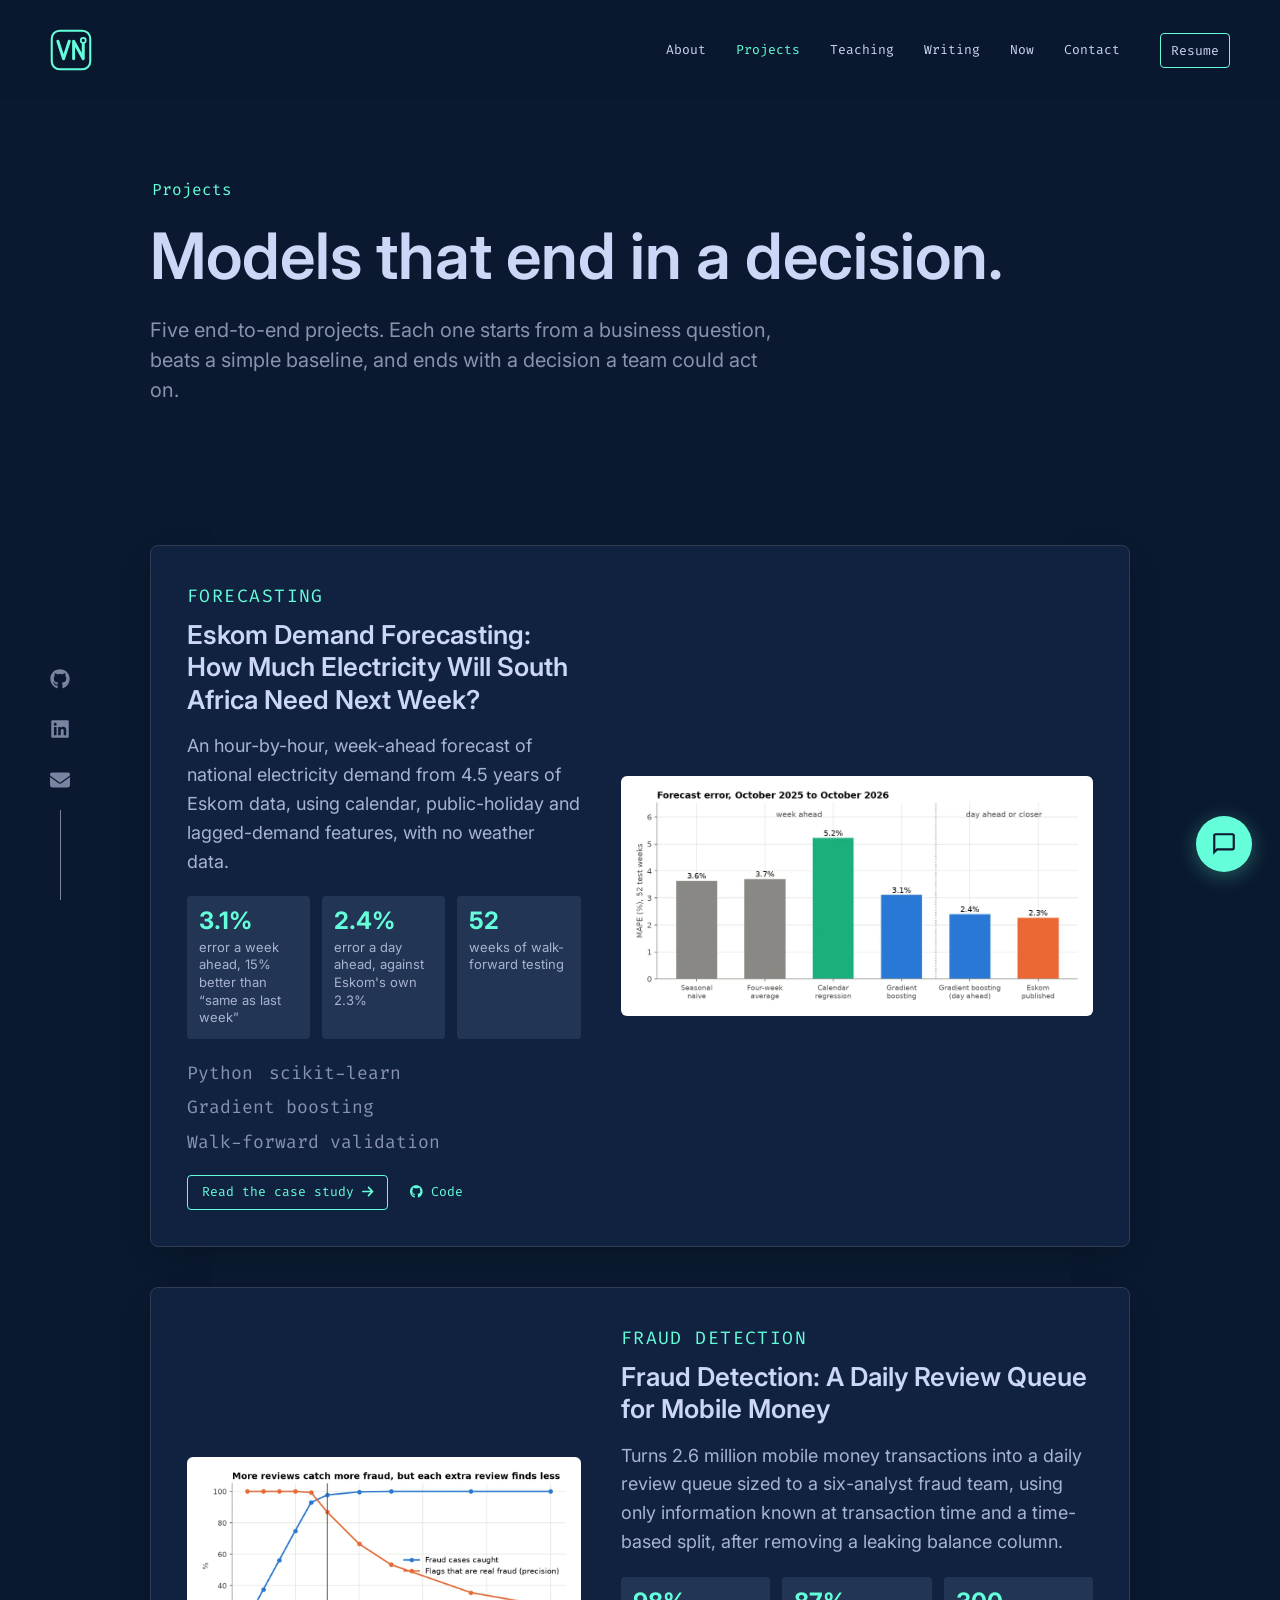
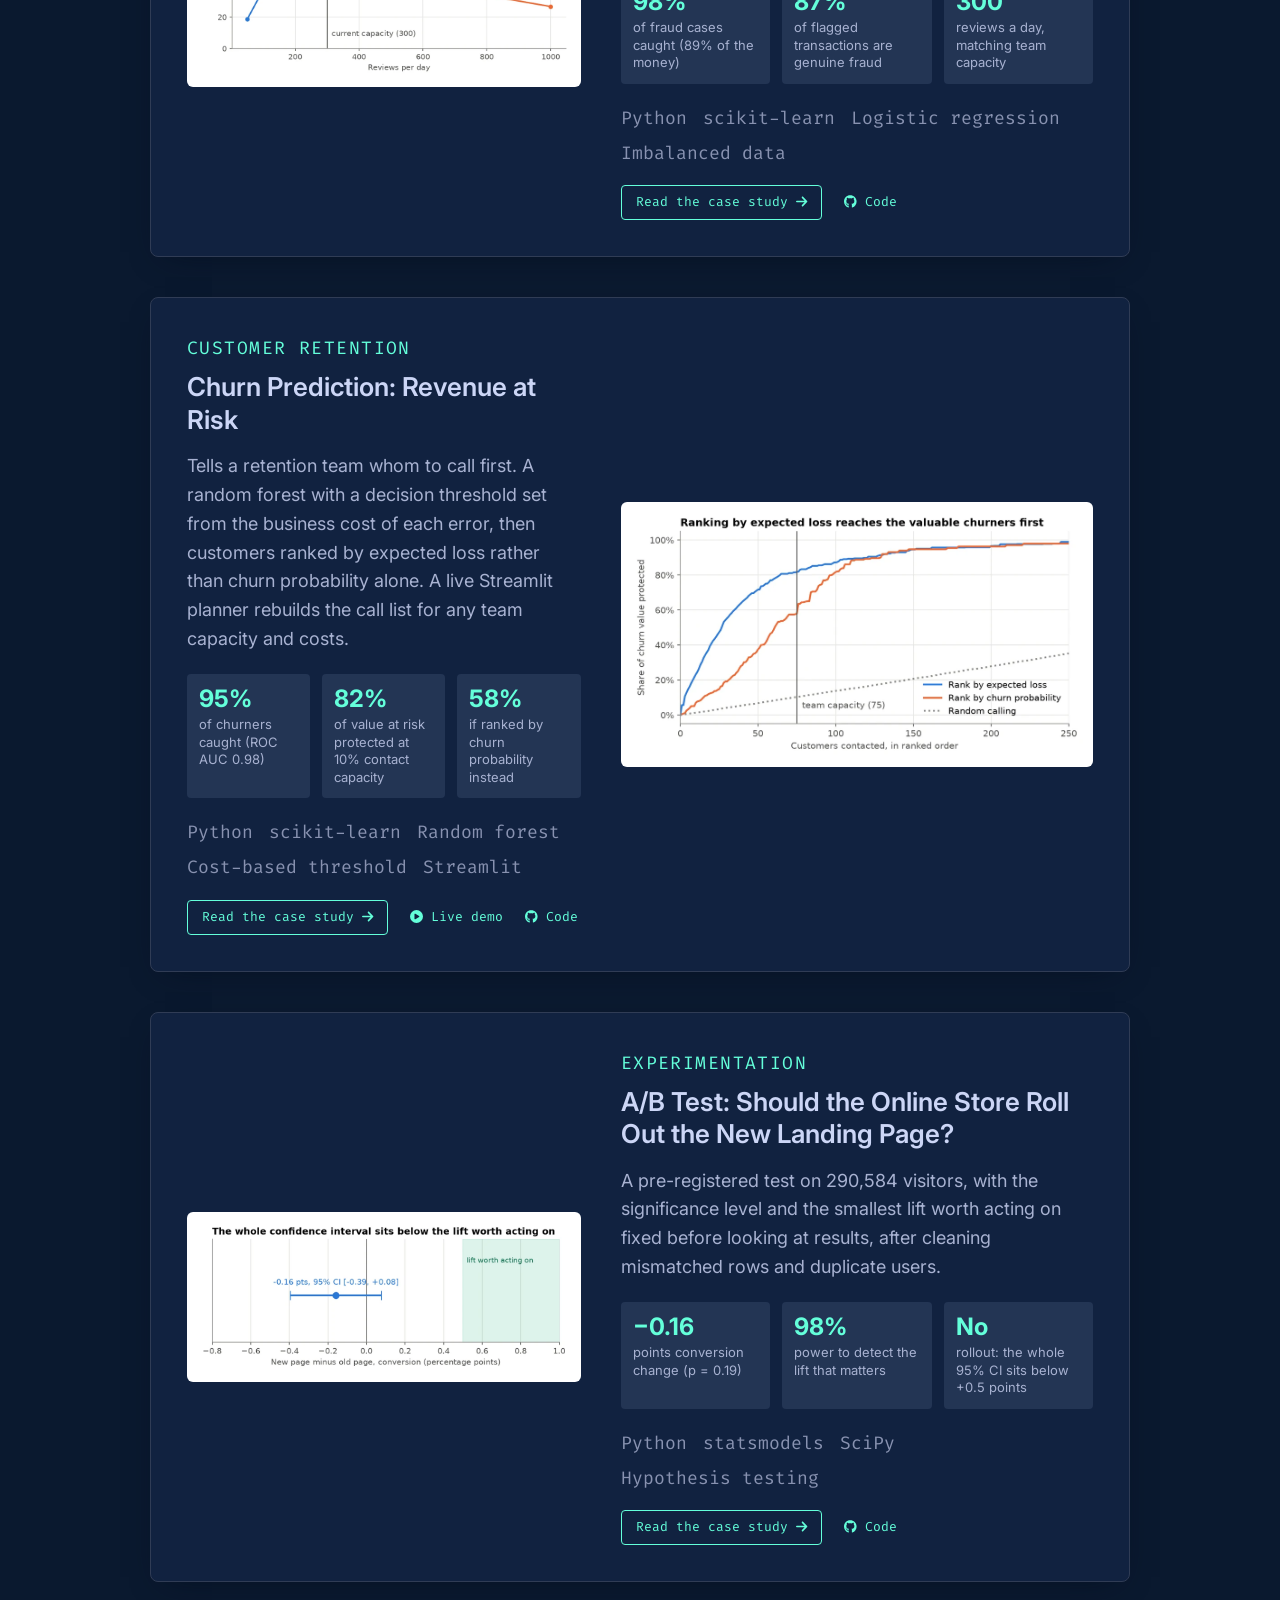
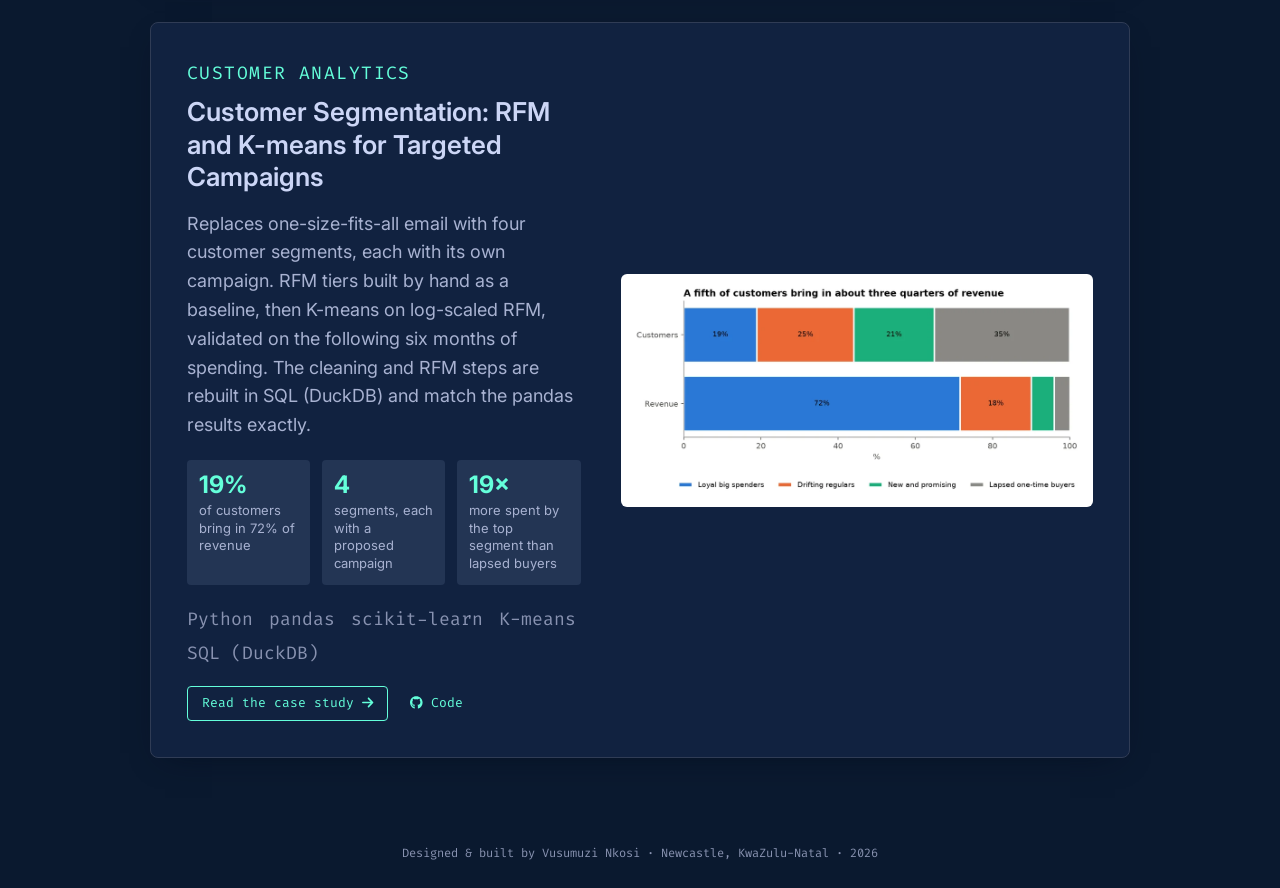
==== commit 806bc2eb: "Replace icon font with inline icons, improve keyboard focus, add reply time - Swap the Font Awesome " ====
--- a/projects/index.html
+++ b/projects/index.html
@@ -23,19 +23,18 @@
     <link rel="preconnect" href="https://fonts.googleapis.com">
     <link rel="preconnect" href="https://fonts.gstatic.com" crossorigin>
     <link href="https://fonts.googleapis.com/css2?family=Fira+Code:wght@300;400;500;600&family=Inter:wght@300;400;500;600;700&display=swap" rel="stylesheet">
-    <link rel="stylesheet" href="https://cdnjs.cloudflare.com/ajax/libs/font-awesome/6.4.2/css/all.min.css">
     <link rel="stylesheet" href="../assets/css/style.css?v=20261024f">
-    <link rel="stylesheet" href="../assets/css/site.css?v=20261024h">
-    <link rel="stylesheet" href="../chatbot/chatbot.css?v=20261024f">
+    <link rel="stylesheet" href="../assets/css/site.css?v=20261025b">
+    <link rel="stylesheet" href="../chatbot/chatbot.css?v=20261025b">
 </head>
 <body>
     <a class="skip-link" href="#main">Skip to content</a>
 
     <div class="social-links-fixed">
         <ul>
-            <li><a href="https://github.com/vusumuzinkosi" target="_blank" rel="noopener" aria-label="GitHub"><i class="fab fa-github"></i></a></li>
-            <li><a href="https://www.linkedin.com/in/vusumuzinkosi/" target="_blank" rel="noopener" aria-label="LinkedIn"><i class="fab fa-linkedin"></i></a></li>
-            <li><a href="mailto:vusizwe@rocketmail.com" aria-label="Email"><i class="fas fa-envelope"></i></a></li>
+            <li><a href="https://github.com/vusumuzinkosi" target="_blank" rel="noopener" aria-label="GitHub"><i class="icon icon-github" aria-hidden="true"><svg viewBox="0 0 496 512" width="0.9688em" height="1em" aria-hidden="true" focusable="false"><path d="M165.9 397.4c0 2-2.3 3.6-5.2 3.6-3.3.3-5.6-1.3-5.6-3.6 0-2 2.3-3.6 5.2-3.6 3-.3 5.6 1.3 5.6 3.6zm-31.1-4.5c-.7 2 1.3 4.3 4.3 4.9 2.6 1 5.6 0 6.2-2s-1.3-4.3-4.3-5.2c-2.6-.7-5.5.3-6.2 2.3zm44.2-1.7c-2.9.7-4.9 2.6-4.6 4.9.3 2 2.9 3.3 5.9 2.6 2.9-.7 4.9-2.6 4.6-4.6-.3-1.9-3-3.2-5.9-2.9zM244.8 8C106.1 8 0 113.3 0 252c0 110.9 69.8 205.8 169.5 239.2 12.8 2.3 17.3-5.6 17.3-12.1 0-6.2-.3-40.4-.3-61.4 0 0-70 15-84.7-29.8 0 0-11.4-29.1-27.8-36.6 0 0-22.9-15.7 1.6-15.4 0 0 24.9 2 38.6 25.8 21.9 38.6 58.6 27.5 72.9 20.9 2.3-16 8.8-27.1 16-33.7-55.9-6.2-112.3-14.3-112.3-110.5 0-27.5 7.6-41.3 23.6-58.9-2.6-6.5-11.1-33.3 2.6-67.9 20.9-6.5 69 27 69 27 20-5.6 41.5-8.5 62.8-8.5s42.8 2.9 62.8 8.5c0 0 48.1-33.6 69-27 13.7 34.7 5.2 61.4 2.6 67.9 16 17.7 25.8 31.5 25.8 58.9 0 96.5-58.9 104.2-114.8 110.5 9.2 7.9 17 22.9 17 46.4 0 33.7-.3 75.4-.3 83.6 0 6.5 4.6 14.4 17.3 12.1C428.2 457.8 496 362.9 496 252 496 113.3 383.5 8 244.8 8zM97.2 352.9c-1.3 1-1 3.3.7 5.2 1.6 1.6 3.9 2.3 5.2 1 1.3-1 1-3.3-.7-5.2-1.6-1.6-3.9-2.3-5.2-1zm-10.8-8.1c-.7 1.3.3 2.9 2.3 3.9 1.6 1 3.6.7 4.3-.7.7-1.3-.3-2.9-2.3-3.9-2-.6-3.6-.3-4.3.7zm32.4 35.6c-1.6 1.3-1 4.3 1.3 6.2 2.3 2.3 5.2 2.6 6.5 1 1.3-1.3.7-4.3-1.3-6.2-2.2-2.3-5.2-2.6-6.5-1zm-11.4-14.7c-1.6 1-1.6 3.6 0 5.9 1.6 2.3 4.3 3.3 5.6 2.3 1.6-1.3 1.6-3.9 0-6.2-1.4-2.3-4-3.3-5.6-2z"/></svg></i></a></li>
+            <li><a href="https://www.linkedin.com/in/vusumuzinkosi/" target="_blank" rel="noopener" aria-label="LinkedIn"><i class="icon icon-linkedin" aria-hidden="true"><svg viewBox="0 0 448 512" width="0.875em" height="1em" aria-hidden="true" focusable="false"><path d="M416 32H31.9C14.3 32 0 46.5 0 64.3v383.4C0 465.5 14.3 480 31.9 480H416c17.6 0 32-14.5 32-32.3V64.3c0-17.8-14.4-32.3-32-32.3zM135.4 416H69V202.2h66.5V416zm-33.2-243c-21.3 0-38.5-17.3-38.5-38.5S80.9 96 102.2 96c21.2 0 38.5 17.3 38.5 38.5 0 21.3-17.2 38.5-38.5 38.5zm282.1 243h-66.4V312c0-24.8-.5-56.7-34.5-56.7-34.6 0-39.9 27-39.9 54.9V416h-66.4V202.2h63.7v29.2h.9c8.9-16.8 30.6-34.5 62.9-34.5 67.2 0 79.7 44.3 79.7 101.9V416z"/></svg></i></a></li>
+            <li><a href="mailto:vusizwe@rocketmail.com" aria-label="Email"><i class="icon icon-envelope" aria-hidden="true"><svg viewBox="0 0 512 512" width="1em" height="1em" aria-hidden="true" focusable="false"><path d="M48 64C21.5 64 0 85.5 0 112c0 15.1 7.1 29.3 19.2 38.4L236.8 313.6c11.4 8.5 27 8.5 38.4 0L492.8 150.4c12.1-9.1 19.2-23.3 19.2-38.4c0-26.5-21.5-48-48-48H48zM0 176V384c0 35.3 28.7 64 64 64H448c35.3 0 64-28.7 64-64V176L294.4 339.2c-22.8 17.1-54 17.1-76.8 0L0 176z"/></svg></i></a></li>
         </ul>
     </div>
 
@@ -54,7 +53,7 @@
                     <li><a href="../now.html">Now</a></li>
                     <li><a href="../contact.html">Contact</a></li>
                 </ol>
-                <a href="../assets/Vusumuzi_Nkosi_Resume.pdf?v=20261024h" target="_blank" rel="noopener" class="nav-cv-button">Resume</a>
+                <a href="../assets/Vusumuzi_Nkosi_Resume.pdf?v=20261024h" target="_blank" rel="noopener" class="nav-cv-button" data-goatcounter-click="resume-download">Resume</a>
             </div>
         </nav>
     </header>
@@ -85,8 +84,8 @@
                             <li>Walk-forward validation</li>
                         </ul>
                         <div class="featured-project-links">
-                            <a class="featured-project-link featured-project-link-primary" href="eskom-demand-forecasting.html">Read the case study <i class="fas fa-arrow-right" aria-hidden="true"></i></a>
-                            <a class="featured-project-link" href="https://github.com/vusumuzinkosi/eskom-demand-forecasting" target="_blank" rel="noopener"><i class="fab fa-github" aria-hidden="true"></i> Code</a>
+                            <a class="featured-project-link featured-project-link-primary" href="eskom-demand-forecasting.html">Read the case study <i class="icon icon-arrow-right" aria-hidden="true"><svg viewBox="0 0 448 512" width="0.875em" height="1em" aria-hidden="true" focusable="false"><path d="M438.6 278.6c12.5-12.5 12.5-32.8 0-45.3l-160-160c-12.5-12.5-32.8-12.5-45.3 0s-12.5 32.8 0 45.3L338.8 224 32 224c-17.7 0-32 14.3-32 32s14.3 32 32 32l306.7 0L233.4 393.4c-12.5 12.5-12.5 32.8 0 45.3s32.8 12.5 45.3 0l160-160z"/></svg></i></a>
+                            <a class="featured-project-link" href="https://github.com/vusumuzinkosi/eskom-demand-forecasting" target="_blank" rel="noopener"><i class="icon icon-github" aria-hidden="true"><svg viewBox="0 0 496 512" width="0.9688em" height="1em" aria-hidden="true" focusable="false"><path d="M165.9 397.4c0 2-2.3 3.6-5.2 3.6-3.3.3-5.6-1.3-5.6-3.6 0-2 2.3-3.6 5.2-3.6 3-.3 5.6 1.3 5.6 3.6zm-31.1-4.5c-.7 2 1.3 4.3 4.3 4.9 2.6 1 5.6 0 6.2-2s-1.3-4.3-4.3-5.2c-2.6-.7-5.5.3-6.2 2.3zm44.2-1.7c-2.9.7-4.9 2.6-4.6 4.9.3 2 2.9 3.3 5.9 2.6 2.9-.7 4.9-2.6 4.6-4.6-.3-1.9-3-3.2-5.9-2.9zM244.8 8C106.1 8 0 113.3 0 252c0 110.9 69.8 205.8 169.5 239.2 12.8 2.3 17.3-5.6 17.3-12.1 0-6.2-.3-40.4-.3-61.4 0 0-70 15-84.7-29.8 0 0-11.4-29.1-27.8-36.6 0 0-22.9-15.7 1.6-15.4 0 0 24.9 2 38.6 25.8 21.9 38.6 58.6 27.5 72.9 20.9 2.3-16 8.8-27.1 16-33.7-55.9-6.2-112.3-14.3-112.3-110.5 0-27.5 7.6-41.3 23.6-58.9-2.6-6.5-11.1-33.3 2.6-67.9 20.9-6.5 69 27 69 27 20-5.6 41.5-8.5 62.8-8.5s42.8 2.9 62.8 8.5c0 0 48.1-33.6 69-27 13.7 34.7 5.2 61.4 2.6 67.9 16 17.7 25.8 31.5 25.8 58.9 0 96.5-58.9 104.2-114.8 110.5 9.2 7.9 17 22.9 17 46.4 0 33.7-.3 75.4-.3 83.6 0 6.5 4.6 14.4 17.3 12.1C428.2 457.8 496 362.9 496 252 496 113.3 383.5 8 244.8 8zM97.2 352.9c-1.3 1-1 3.3.7 5.2 1.6 1.6 3.9 2.3 5.2 1 1.3-1 1-3.3-.7-5.2-1.6-1.6-3.9-2.3-5.2-1zm-10.8-8.1c-.7 1.3.3 2.9 2.3 3.9 1.6 1 3.6.7 4.3-.7.7-1.3-.3-2.9-2.3-3.9-2-.6-3.6-.3-4.3.7zm32.4 35.6c-1.6 1.3-1 4.3 1.3 6.2 2.3 2.3 5.2 2.6 6.5 1 1.3-1.3.7-4.3-1.3-6.2-2.2-2.3-5.2-2.6-6.5-1zm-11.4-14.7c-1.6 1-1.6 3.6 0 5.9 1.6 2.3 4.3 3.3 5.6 2.3 1.6-1.3 1.6-3.9 0-6.2-1.4-2.3-4-3.3-5.6-2z"/></svg></i> Code</a>
                         </div>
                     </div>
                     <a class="featured-project-chart" href="eskom-demand-forecasting.html" aria-label="Read the case study">
@@ -110,8 +109,8 @@
                             <li>Imbalanced data</li>
                         </ul>
                         <div class="featured-project-links">
-                            <a class="featured-project-link featured-project-link-primary" href="fraud-detection-mobile-money.html">Read the case study <i class="fas fa-arrow-right" aria-hidden="true"></i></a>
-                            <a class="featured-project-link" href="https://github.com/vusumuzinkosi/fraud-detection-mobile-money" target="_blank" rel="noopener"><i class="fab fa-github" aria-hidden="true"></i> Code</a>
+                            <a class="featured-project-link featured-project-link-primary" href="fraud-detection-mobile-money.html">Read the case study <i class="icon icon-arrow-right" aria-hidden="true"><svg viewBox="0 0 448 512" width="0.875em" height="1em" aria-hidden="true" focusable="false"><path d="M438.6 278.6c12.5-12.5 12.5-32.8 0-45.3l-160-160c-12.5-12.5-32.8-12.5-45.3 0s-12.5 32.8 0 45.3L338.8 224 32 224c-17.7 0-32 14.3-32 32s14.3 32 32 32l306.7 0L233.4 393.4c-12.5 12.5-12.5 32.8 0 45.3s32.8 12.5 45.3 0l160-160z"/></svg></i></a>
+                            <a class="featured-project-link" href="https://github.com/vusumuzinkosi/fraud-detection-mobile-money" target="_blank" rel="noopener"><i class="icon icon-github" aria-hidden="true"><svg viewBox="0 0 496 512" width="0.9688em" height="1em" aria-hidden="true" focusable="false"><path d="M165.9 397.4c0 2-2.3 3.6-5.2 3.6-3.3.3-5.6-1.3-5.6-3.6 0-2 2.3-3.6 5.2-3.6 3-.3 5.6 1.3 5.6 3.6zm-31.1-4.5c-.7 2 1.3 4.3 4.3 4.9 2.6 1 5.6 0 6.2-2s-1.3-4.3-4.3-5.2c-2.6-.7-5.5.3-6.2 2.3zm44.2-1.7c-2.9.7-4.9 2.6-4.6 4.9.3 2 2.9 3.3 5.9 2.6 2.9-.7 4.9-2.6 4.6-4.6-.3-1.9-3-3.2-5.9-2.9zM244.8 8C106.1 8 0 113.3 0 252c0 110.9 69.8 205.8 169.5 239.2 12.8 2.3 17.3-5.6 17.3-12.1 0-6.2-.3-40.4-.3-61.4 0 0-70 15-84.7-29.8 0 0-11.4-29.1-27.8-36.6 0 0-22.9-15.7 1.6-15.4 0 0 24.9 2 38.6 25.8 21.9 38.6 58.6 27.5 72.9 20.9 2.3-16 8.8-27.1 16-33.7-55.9-6.2-112.3-14.3-112.3-110.5 0-27.5 7.6-41.3 23.6-58.9-2.6-6.5-11.1-33.3 2.6-67.9 20.9-6.5 69 27 69 27 20-5.6 41.5-8.5 62.8-8.5s42.8 2.9 62.8 8.5c0 0 48.1-33.6 69-27 13.7 34.7 5.2 61.4 2.6 67.9 16 17.7 25.8 31.5 25.8 58.9 0 96.5-58.9 104.2-114.8 110.5 9.2 7.9 17 22.9 17 46.4 0 33.7-.3 75.4-.3 83.6 0 6.5 4.6 14.4 17.3 12.1C428.2 457.8 496 362.9 496 252 496 113.3 383.5 8 244.8 8zM97.2 352.9c-1.3 1-1 3.3.7 5.2 1.6 1.6 3.9 2.3 5.2 1 1.3-1 1-3.3-.7-5.2-1.6-1.6-3.9-2.3-5.2-1zm-10.8-8.1c-.7 1.3.3 2.9 2.3 3.9 1.6 1 3.6.7 4.3-.7.7-1.3-.3-2.9-2.3-3.9-2-.6-3.6-.3-4.3.7zm32.4 35.6c-1.6 1.3-1 4.3 1.3 6.2 2.3 2.3 5.2 2.6 6.5 1 1.3-1.3.7-4.3-1.3-6.2-2.2-2.3-5.2-2.6-6.5-1zm-11.4-14.7c-1.6 1-1.6 3.6 0 5.9 1.6 2.3 4.3 3.3 5.6 2.3 1.6-1.3 1.6-3.9 0-6.2-1.4-2.3-4-3.3-5.6-2z"/></svg></i> Code</a>
                         </div>
                     </div>
                     <a class="featured-project-chart" href="fraud-detection-mobile-money.html" aria-label="Read the case study">
@@ -136,9 +135,9 @@
                             <li>Streamlit</li>
                         </ul>
                         <div class="featured-project-links">
-                            <a class="featured-project-link featured-project-link-primary" href="churn-prediction-revenue-at-risk.html">Read the case study <i class="fas fa-arrow-right" aria-hidden="true"></i></a>
-                            <a class="featured-project-link" href="https://vusumuzinkosi-churn-planner.streamlit.app/" target="_blank" rel="noopener"><i class="fas fa-play-circle" aria-hidden="true"></i> Live demo</a>
-                            <a class="featured-project-link" href="https://github.com/vusumuzinkosi/churn-prediction-revenue-at-risk" target="_blank" rel="noopener"><i class="fab fa-github" aria-hidden="true"></i> Code</a>
+                            <a class="featured-project-link featured-project-link-primary" href="churn-prediction-revenue-at-risk.html">Read the case study <i class="icon icon-arrow-right" aria-hidden="true"><svg viewBox="0 0 448 512" width="0.875em" height="1em" aria-hidden="true" focusable="false"><path d="M438.6 278.6c12.5-12.5 12.5-32.8 0-45.3l-160-160c-12.5-12.5-32.8-12.5-45.3 0s-12.5 32.8 0 45.3L338.8 224 32 224c-17.7 0-32 14.3-32 32s14.3 32 32 32l306.7 0L233.4 393.4c-12.5 12.5-12.5 32.8 0 45.3s32.8 12.5 45.3 0l160-160z"/></svg></i></a>
+                            <a class="featured-project-link" href="https://vusumuzinkosi-churn-planner.streamlit.app/" target="_blank" rel="noopener"><i class="icon icon-play-circle" aria-hidden="true"><svg viewBox="0 0 512 512" width="1em" height="1em" aria-hidden="true" focusable="false"><path d="M0 256a256 256 0 1 1 512 0A256 256 0 1 1 0 256zM188.3 147.1c-7.6 4.2-12.3 12.3-12.3 20.9V344c0 8.7 4.7 16.7 12.3 20.9s16.8 4.1 24.3-.5l144-88c7.1-4.4 11.5-12.1 11.5-20.5s-4.4-16.1-11.5-20.5l-144-88c-7.4-4.5-16.7-4.7-24.3-.5z"/></svg></i> Live demo</a>
+                            <a class="featured-project-link" href="https://github.com/vusumuzinkosi/churn-prediction-revenue-at-risk" target="_blank" rel="noopener"><i class="icon icon-github" aria-hidden="true"><svg viewBox="0 0 496 512" width="0.9688em" height="1em" aria-hidden="true" focusable="false"><path d="M165.9 397.4c0 2-2.3 3.6-5.2 3.6-3.3.3-5.6-1.3-5.6-3.6 0-2 2.3-3.6 5.2-3.6 3-.3 5.6 1.3 5.6 3.6zm-31.1-4.5c-.7 2 1.3 4.3 4.3 4.9 2.6 1 5.6 0 6.2-2s-1.3-4.3-4.3-5.2c-2.6-.7-5.5.3-6.2 2.3zm44.2-1.7c-2.9.7-4.9 2.6-4.6 4.9.3 2 2.9 3.3 5.9 2.6 2.9-.7 4.9-2.6 4.6-4.6-.3-1.9-3-3.2-5.9-2.9zM244.8 8C106.1 8 0 113.3 0 252c0 110.9 69.8 205.8 169.5 239.2 12.8 2.3 17.3-5.6 17.3-12.1 0-6.2-.3-40.4-.3-61.4 0 0-70 15-84.7-29.8 0 0-11.4-29.1-27.8-36.6 0 0-22.9-15.7 1.6-15.4 0 0 24.9 2 38.6 25.8 21.9 38.6 58.6 27.5 72.9 20.9 2.3-16 8.8-27.1 16-33.7-55.9-6.2-112.3-14.3-112.3-110.5 0-27.5 7.6-41.3 23.6-58.9-2.6-6.5-11.1-33.3 2.6-67.9 20.9-6.5 69 27 69 27 20-5.6 41.5-8.5 62.8-8.5s42.8 2.9 62.8 8.5c0 0 48.1-33.6 69-27 13.7 34.7 5.2 61.4 2.6 67.9 16 17.7 25.8 31.5 25.8 58.9 0 96.5-58.9 104.2-114.8 110.5 9.2 7.9 17 22.9 17 46.4 0 33.7-.3 75.4-.3 83.6 0 6.5 4.6 14.4 17.3 12.1C428.2 457.8 496 362.9 496 252 496 113.3 383.5 8 244.8 8zM97.2 352.9c-1.3 1-1 3.3.7 5.2 1.6 1.6 3.9 2.3 5.2 1 1.3-1 1-3.3-.7-5.2-1.6-1.6-3.9-2.3-5.2-1zm-10.8-8.1c-.7 1.3.3 2.9 2.3 3.9 1.6 1 3.6.7 4.3-.7.7-1.3-.3-2.9-2.3-3.9-2-.6-3.6-.3-4.3.7zm32.4 35.6c-1.6 1.3-1 4.3 1.3 6.2 2.3 2.3 5.2 2.6 6.5 1 1.3-1.3.7-4.3-1.3-6.2-2.2-2.3-5.2-2.6-6.5-1zm-11.4-14.7c-1.6 1-1.6 3.6 0 5.9 1.6 2.3 4.3 3.3 5.6 2.3 1.6-1.3 1.6-3.9 0-6.2-1.4-2.3-4-3.3-5.6-2z"/></svg></i> Code</a>
                         </div>
                     </div>
                     <a class="featured-project-chart" href="churn-prediction-revenue-at-risk.html" aria-label="Read the case study">
@@ -163,8 +162,8 @@
                             <li>Hypothesis testing</li>
                         </ul>
                         <div class="featured-project-links">
-                            <a class="featured-project-link featured-project-link-primary" href="ab-test-landing-page.html">Read the case study <i class="fas fa-arrow-right" aria-hidden="true"></i></a>
-                            <a class="featured-project-link" href="https://github.com/vusumuzinkosi/ab-test-landing-page" target="_blank" rel="noopener"><i class="fab fa-github" aria-hidden="true"></i> Code</a>
+                            <a class="featured-project-link featured-project-link-primary" href="ab-test-landing-page.html">Read the case study <i class="icon icon-arrow-right" aria-hidden="true"><svg viewBox="0 0 448 512" width="0.875em" height="1em" aria-hidden="true" focusable="false"><path d="M438.6 278.6c12.5-12.5 12.5-32.8 0-45.3l-160-160c-12.5-12.5-32.8-12.5-45.3 0s-12.5 32.8 0 45.3L338.8 224 32 224c-17.7 0-32 14.3-32 32s14.3 32 32 32l306.7 0L233.4 393.4c-12.5 12.5-12.5 32.8 0 45.3s32.8 12.5 45.3 0l160-160z"/></svg></i></a>
+                            <a class="featured-project-link" href="https://github.com/vusumuzinkosi/ab-test-landing-page" target="_blank" rel="noopener"><i class="icon icon-github" aria-hidden="true"><svg viewBox="0 0 496 512" width="0.9688em" height="1em" aria-hidden="true" focusable="false"><path d="M165.9 397.4c0 2-2.3 3.6-5.2 3.6-3.3.3-5.6-1.3-5.6-3.6 0-2 2.3-3.6 5.2-3.6 3-.3 5.6 1.3 5.6 3.6zm-31.1-4.5c-.7 2 1.3 4.3 4.3 4.9 2.6 1 5.6 0 6.2-2s-1.3-4.3-4.3-5.2c-2.6-.7-5.5.3-6.2 2.3zm44.2-1.7c-2.9.7-4.9 2.6-4.6 4.9.3 2 2.9 3.3 5.9 2.6 2.9-.7 4.9-2.6 4.6-4.6-.3-1.9-3-3.2-5.9-2.9zM244.8 8C106.1 8 0 113.3 0 252c0 110.9 69.8 205.8 169.5 239.2 12.8 2.3 17.3-5.6 17.3-12.1 0-6.2-.3-40.4-.3-61.4 0 0-70 15-84.7-29.8 0 0-11.4-29.1-27.8-36.6 0 0-22.9-15.7 1.6-15.4 0 0 24.9 2 38.6 25.8 21.9 38.6 58.6 27.5 72.9 20.9 2.3-16 8.8-27.1 16-33.7-55.9-6.2-112.3-14.3-112.3-110.5 0-27.5 7.6-41.3 23.6-58.9-2.6-6.5-11.1-33.3 2.6-67.9 20.9-6.5 69 27 69 27 20-5.6 41.5-8.5 62.8-8.5s42.8 2.9 62.8 8.5c0 0 48.1-33.6 69-27 13.7 34.7 5.2 61.4 2.6 67.9 16 17.7 25.8 31.5 25.8 58.9 0 96.5-58.9 104.2-114.8 110.5 9.2 7.9 17 22.9 17 46.4 0 33.7-.3 75.4-.3 83.6 0 6.5 4.6 14.4 17.3 12.1C428.2 457.8 496 362.9 496 252 496 113.3 383.5 8 244.8 8zM97.2 352.9c-1.3 1-1 3.3.7 5.2 1.6 1.6 3.9 2.3 5.2 1 1.3-1 1-3.3-.7-5.2-1.6-1.6-3.9-2.3-5.2-1zm-10.8-8.1c-.7 1.3.3 2.9 2.3 3.9 1.6 1 3.6.7 4.3-.7.7-1.3-.3-2.9-2.3-3.9-2-.6-3.6-.3-4.3.7zm32.4 35.6c-1.6 1.3-1 4.3 1.3 6.2 2.3 2.3 5.2 2.6 6.5 1 1.3-1.3.7-4.3-1.3-6.2-2.2-2.3-5.2-2.6-6.5-1zm-11.4-14.7c-1.6 1-1.6 3.6 0 5.9 1.6 2.3 4.3 3.3 5.6 2.3 1.6-1.3 1.6-3.9 0-6.2-1.4-2.3-4-3.3-5.6-2z"/></svg></i> Code</a>
                         </div>
                     </div>
                     <a class="featured-project-chart" href="ab-test-landing-page.html" aria-label="Read the case study">
@@ -189,8 +188,8 @@
                             <li>SQL (DuckDB)</li>
                         </ul>
                         <div class="featured-project-links">
-                            <a class="featured-project-link featured-project-link-primary" href="customer-segmentation-rfm.html">Read the case study <i class="fas fa-arrow-right" aria-hidden="true"></i></a>
-                            <a class="featured-project-link" href="https://github.com/vusumuzinkosi/customer-segmentation-rfm" target="_blank" rel="noopener"><i class="fab fa-github" aria-hidden="true"></i> Code</a>
+                            <a class="featured-project-link featured-project-link-primary" href="customer-segmentation-rfm.html">Read the case study <i class="icon icon-arrow-right" aria-hidden="true"><svg viewBox="0 0 448 512" width="0.875em" height="1em" aria-hidden="true" focusable="false"><path d="M438.6 278.6c12.5-12.5 12.5-32.8 0-45.3l-160-160c-12.5-12.5-32.8-12.5-45.3 0s-12.5 32.8 0 45.3L338.8 224 32 224c-17.7 0-32 14.3-32 32s14.3 32 32 32l306.7 0L233.4 393.4c-12.5 12.5-12.5 32.8 0 45.3s32.8 12.5 45.3 0l160-160z"/></svg></i></a>
+                            <a class="featured-project-link" href="https://github.com/vusumuzinkosi/customer-segmentation-rfm" target="_blank" rel="noopener"><i class="icon icon-github" aria-hidden="true"><svg viewBox="0 0 496 512" width="0.9688em" height="1em" aria-hidden="true" focusable="false"><path d="M165.9 397.4c0 2-2.3 3.6-5.2 3.6-3.3.3-5.6-1.3-5.6-3.6 0-2 2.3-3.6 5.2-3.6 3-.3 5.6 1.3 5.6 3.6zm-31.1-4.5c-.7 2 1.3 4.3 4.3 4.9 2.6 1 5.6 0 6.2-2s-1.3-4.3-4.3-5.2c-2.6-.7-5.5.3-6.2 2.3zm44.2-1.7c-2.9.7-4.9 2.6-4.6 4.9.3 2 2.9 3.3 5.9 2.6 2.9-.7 4.9-2.6 4.6-4.6-.3-1.9-3-3.2-5.9-2.9zM244.8 8C106.1 8 0 113.3 0 252c0 110.9 69.8 205.8 169.5 239.2 12.8 2.3 17.3-5.6 17.3-12.1 0-6.2-.3-40.4-.3-61.4 0 0-70 15-84.7-29.8 0 0-11.4-29.1-27.8-36.6 0 0-22.9-15.7 1.6-15.4 0 0 24.9 2 38.6 25.8 21.9 38.6 58.6 27.5 72.9 20.9 2.3-16 8.8-27.1 16-33.7-55.9-6.2-112.3-14.3-112.3-110.5 0-27.5 7.6-41.3 23.6-58.9-2.6-6.5-11.1-33.3 2.6-67.9 20.9-6.5 69 27 69 27 20-5.6 41.5-8.5 62.8-8.5s42.8 2.9 62.8 8.5c0 0 48.1-33.6 69-27 13.7 34.7 5.2 61.4 2.6 67.9 16 17.7 25.8 31.5 25.8 58.9 0 96.5-58.9 104.2-114.8 110.5 9.2 7.9 17 22.9 17 46.4 0 33.7-.3 75.4-.3 83.6 0 6.5 4.6 14.4 17.3 12.1C428.2 457.8 496 362.9 496 252 496 113.3 383.5 8 244.8 8zM97.2 352.9c-1.3 1-1 3.3.7 5.2 1.6 1.6 3.9 2.3 5.2 1 1.3-1 1-3.3-.7-5.2-1.6-1.6-3.9-2.3-5.2-1zm-10.8-8.1c-.7 1.3.3 2.9 2.3 3.9 1.6 1 3.6.7 4.3-.7.7-1.3-.3-2.9-2.3-3.9-2-.6-3.6-.3-4.3.7zm32.4 35.6c-1.6 1.3-1 4.3 1.3 6.2 2.3 2.3 5.2 2.6 6.5 1 1.3-1.3.7-4.3-1.3-6.2-2.2-2.3-5.2-2.6-6.5-1zm-11.4-14.7c-1.6 1-1.6 3.6 0 5.9 1.6 2.3 4.3 3.3 5.6 2.3 1.6-1.3 1.6-3.9 0-6.2-1.4-2.3-4-3.3-5.6-2z"/></svg></i> Code</a>
                         </div>
                     </div>
                     <a class="featured-project-chart" href="customer-segmentation-rfm.html" aria-label="Read the case study">
@@ -204,9 +203,9 @@
     <footer class="footer">
         <div class="footer-social">
             <ul>
-                <li><a href="https://github.com/vusumuzinkosi" target="_blank" rel="noopener" aria-label="GitHub"><i class="fab fa-github"></i></a></li>
-                <li><a href="https://www.linkedin.com/in/vusumuzinkosi/" target="_blank" rel="noopener" aria-label="LinkedIn"><i class="fab fa-linkedin"></i></a></li>
-                <li><a href="mailto:vusizwe@rocketmail.com" aria-label="Email"><i class="fas fa-envelope"></i></a></li>
+                <li><a href="https://github.com/vusumuzinkosi" target="_blank" rel="noopener" aria-label="GitHub"><i class="icon icon-github" aria-hidden="true"><svg viewBox="0 0 496 512" width="0.9688em" height="1em" aria-hidden="true" focusable="false"><path d="M165.9 397.4c0 2-2.3 3.6-5.2 3.6-3.3.3-5.6-1.3-5.6-3.6 0-2 2.3-3.6 5.2-3.6 3-.3 5.6 1.3 5.6 3.6zm-31.1-4.5c-.7 2 1.3 4.3 4.3 4.9 2.6 1 5.6 0 6.2-2s-1.3-4.3-4.3-5.2c-2.6-.7-5.5.3-6.2 2.3zm44.2-1.7c-2.9.7-4.9 2.6-4.6 4.9.3 2 2.9 3.3 5.9 2.6 2.9-.7 4.9-2.6 4.6-4.6-.3-1.9-3-3.2-5.9-2.9zM244.8 8C106.1 8 0 113.3 0 252c0 110.9 69.8 205.8 169.5 239.2 12.8 2.3 17.3-5.6 17.3-12.1 0-6.2-.3-40.4-.3-61.4 0 0-70 15-84.7-29.8 0 0-11.4-29.1-27.8-36.6 0 0-22.9-15.7 1.6-15.4 0 0 24.9 2 38.6 25.8 21.9 38.6 58.6 27.5 72.9 20.9 2.3-16 8.8-27.1 16-33.7-55.9-6.2-112.3-14.3-112.3-110.5 0-27.5 7.6-41.3 23.6-58.9-2.6-6.5-11.1-33.3 2.6-67.9 20.9-6.5 69 27 69 27 20-5.6 41.5-8.5 62.8-8.5s42.8 2.9 62.8 8.5c0 0 48.1-33.6 69-27 13.7 34.7 5.2 61.4 2.6 67.9 16 17.7 25.8 31.5 25.8 58.9 0 96.5-58.9 104.2-114.8 110.5 9.2 7.9 17 22.9 17 46.4 0 33.7-.3 75.4-.3 83.6 0 6.5 4.6 14.4 17.3 12.1C428.2 457.8 496 362.9 496 252 496 113.3 383.5 8 244.8 8zM97.2 352.9c-1.3 1-1 3.3.7 5.2 1.6 1.6 3.9 2.3 5.2 1 1.3-1 1-3.3-.7-5.2-1.6-1.6-3.9-2.3-5.2-1zm-10.8-8.1c-.7 1.3.3 2.9 2.3 3.9 1.6 1 3.6.7 4.3-.7.7-1.3-.3-2.9-2.3-3.9-2-.6-3.6-.3-4.3.7zm32.4 35.6c-1.6 1.3-1 4.3 1.3 6.2 2.3 2.3 5.2 2.6 6.5 1 1.3-1.3.7-4.3-1.3-6.2-2.2-2.3-5.2-2.6-6.5-1zm-11.4-14.7c-1.6 1-1.6 3.6 0 5.9 1.6 2.3 4.3 3.3 5.6 2.3 1.6-1.3 1.6-3.9 0-6.2-1.4-2.3-4-3.3-5.6-2z"/></svg></i></a></li>
+                <li><a href="https://www.linkedin.com/in/vusumuzinkosi/" target="_blank" rel="noopener" aria-label="LinkedIn"><i class="icon icon-linkedin" aria-hidden="true"><svg viewBox="0 0 448 512" width="0.875em" height="1em" aria-hidden="true" focusable="false"><path d="M416 32H31.9C14.3 32 0 46.5 0 64.3v383.4C0 465.5 14.3 480 31.9 480H416c17.6 0 32-14.5 32-32.3V64.3c0-17.8-14.4-32.3-32-32.3zM135.4 416H69V202.2h66.5V416zm-33.2-243c-21.3 0-38.5-17.3-38.5-38.5S80.9 96 102.2 96c21.2 0 38.5 17.3 38.5 38.5 0 21.3-17.2 38.5-38.5 38.5zm282.1 243h-66.4V312c0-24.8-.5-56.7-34.5-56.7-34.6 0-39.9 27-39.9 54.9V416h-66.4V202.2h63.7v29.2h.9c8.9-16.8 30.6-34.5 62.9-34.5 67.2 0 79.7 44.3 79.7 101.9V416z"/></svg></i></a></li>
+                <li><a href="mailto:vusizwe@rocketmail.com" aria-label="Email"><i class="icon icon-envelope" aria-hidden="true"><svg viewBox="0 0 512 512" width="1em" height="1em" aria-hidden="true" focusable="false"><path d="M48 64C21.5 64 0 85.5 0 112c0 15.1 7.1 29.3 19.2 38.4L236.8 313.6c11.4 8.5 27 8.5 38.4 0L492.8 150.4c12.1-9.1 19.2-23.3 19.2-38.4c0-26.5-21.5-48-48-48H48zM0 176V384c0 35.3 28.7 64 64 64H448c35.3 0 64-28.7 64-64V176L294.4 339.2c-22.8 17.1-54 17.1-76.8 0L0 176z"/></svg></i></a></li>
             </ul>
         </div>
         <div class="footer-content">
@@ -215,8 +214,8 @@
     </footer>
 
     <script src="../assets/js/main.js?v=20261024f"></script>
-    <script src="../assets/js/site.js?v=20261024f"></script>
-    <script src="../chatbot/chatbot.js?v=20261024f" defer></script>
+    <script src="../assets/js/site.js?v=20261025b"></script>
+    <script src="../chatbot/chatbot.js?v=20261025b" defer></script>
     <!-- Visitor statistics: GoatCounter (no cookies) -->
     <script data-goatcounter="https://vusumuzinkosi.goatcounter.com/count" async src="https://gc.zgo.at/count.js"></script>
 </body>
--- a/assets/css/site.css
+++ b/assets/css/site.css
@@ -715,8 +715,7 @@
 }
 
 /* ---------- Logo mark (replaces the old "VN" text box) ---------- */
-.header .nav-logo a,
-.cs-logo {
+.header .nav-logo a {
   width: 42px;
   height: 42px;
   padding: 0;
@@ -768,3 +767,93 @@
 /* Keep the chat button out of the way of the open mobile menu */
 .nav-open .chatbot-toggle,
 .nav-open .chatbot-window { visibility: hidden; }
+
+/* ── Contact page: direct links and availability ── */
+.contact-form .optional {
+  color: var(--slate);
+  text-transform: none;
+}
+.contact-form ::placeholder { color: var(--dark-slate); opacity: 1; }
+
+.contact-aside .aside-heading {
+  margin: 0 0 6px;
+  color: var(--lightest-slate);
+  font-size: var(--fz-lg);
+}
+
+.availability {
+  margin-top: 22px;
+  padding: 20px 22px;
+  border: 1px solid var(--lightest-navy);
+  border-radius: var(--border-radius);
+}
+.availability dl { margin: 12px 0 0; display: grid; gap: 14px; }
+.availability dl div { display: grid; gap: 2px; }
+.availability dt {
+  color: var(--green);
+  font-family: var(--font-mono);
+  font-size: var(--fz-xs);
+}
+.availability dt i { width: 18px; margin-right: 8px; font-size: 14px; }
+.availability dd {
+  margin: 0 0 0 26px;
+  color: var(--light-slate);
+  font-size: var(--fz-md);
+}
+
+/* ── Layout polish ── */
+
+/* Three cards per row on tablets and one per row below that,
+   so the third card is never left on its own */
+@media (min-width: 700px) and (max-width: 1080px) {
+  .explore-grid,
+  .mini-projects { grid-template-columns: repeat(3, minmax(0, 1fr)); }
+}
+@media (max-width: 699px) {
+  .explore-grid,
+  .mini-projects { grid-template-columns: minmax(0, 1fr); }
+}
+
+/* "Last updated" note on the Now page: small print, not body text */
+.page-section p.updated {
+  margin-top: 40px;
+  color: var(--slate);
+  font-family: var(--font-mono);
+  font-size: var(--fz-xs);
+}
+
+/* Secondary buttons look the same everywhere (grey, green on hover) */
+.cta-button.cta-secondary {
+  border-color: var(--slate);
+  color: var(--light-slate);
+}
+.cta-button.cta-secondary:hover,
+.cta-button.cta-secondary:focus-visible {
+  border-color: var(--green);
+  color: var(--green);
+}
+
+/* Inline SVG icons (replace the Font Awesome web font) */
+.icon {
+  display: inline-block;
+  line-height: 1;
+  font-style: normal;
+}
+.icon svg {
+  display: inline-block;
+  height: 1em;
+  overflow: visible;
+  fill: currentColor;
+  vertical-align: -0.125em;
+}
+
+/* Keyboard focus: every link and button shows the same dashed outline.
+   Some older rules remove the outline on :focus; this brings it back for
+   keyboard users only (mouse clicks do not trigger :focus-visible). */
+a:focus-visible,
+button:focus-visible,
+summary:focus-visible,
+[tabindex]:focus-visible {
+  outline: 2px dashed var(--green) !important;
+  outline-offset: 3px;
+}
--- a/chatbot/chatbot.css
+++ b/chatbot/chatbot.css
@@ -54,7 +54,8 @@
   opacity: 0;
   transform: translateY(20px) scale(0.95);
   pointer-events: none;
-  transition: all 0.3s cubic-bezier(0.645, 0.045, 0.355, 1);
+  visibility: hidden; /* keeps the closed window out of the keyboard Tab order */
+  transition: all 0.3s cubic-bezier(0.645, 0.045, 0.355, 1), visibility 0s linear 0.3s;
   font-family: "Inter", "SF Pro Text", -apple-system, system-ui, sans-serif;
 }
 
@@ -62,6 +63,8 @@
   opacity: 1;
   transform: translateY(0) scale(1);
   pointer-events: all;
+  visibility: visible;
+  transition-delay: 0s;
 }
 
 /* Header */
